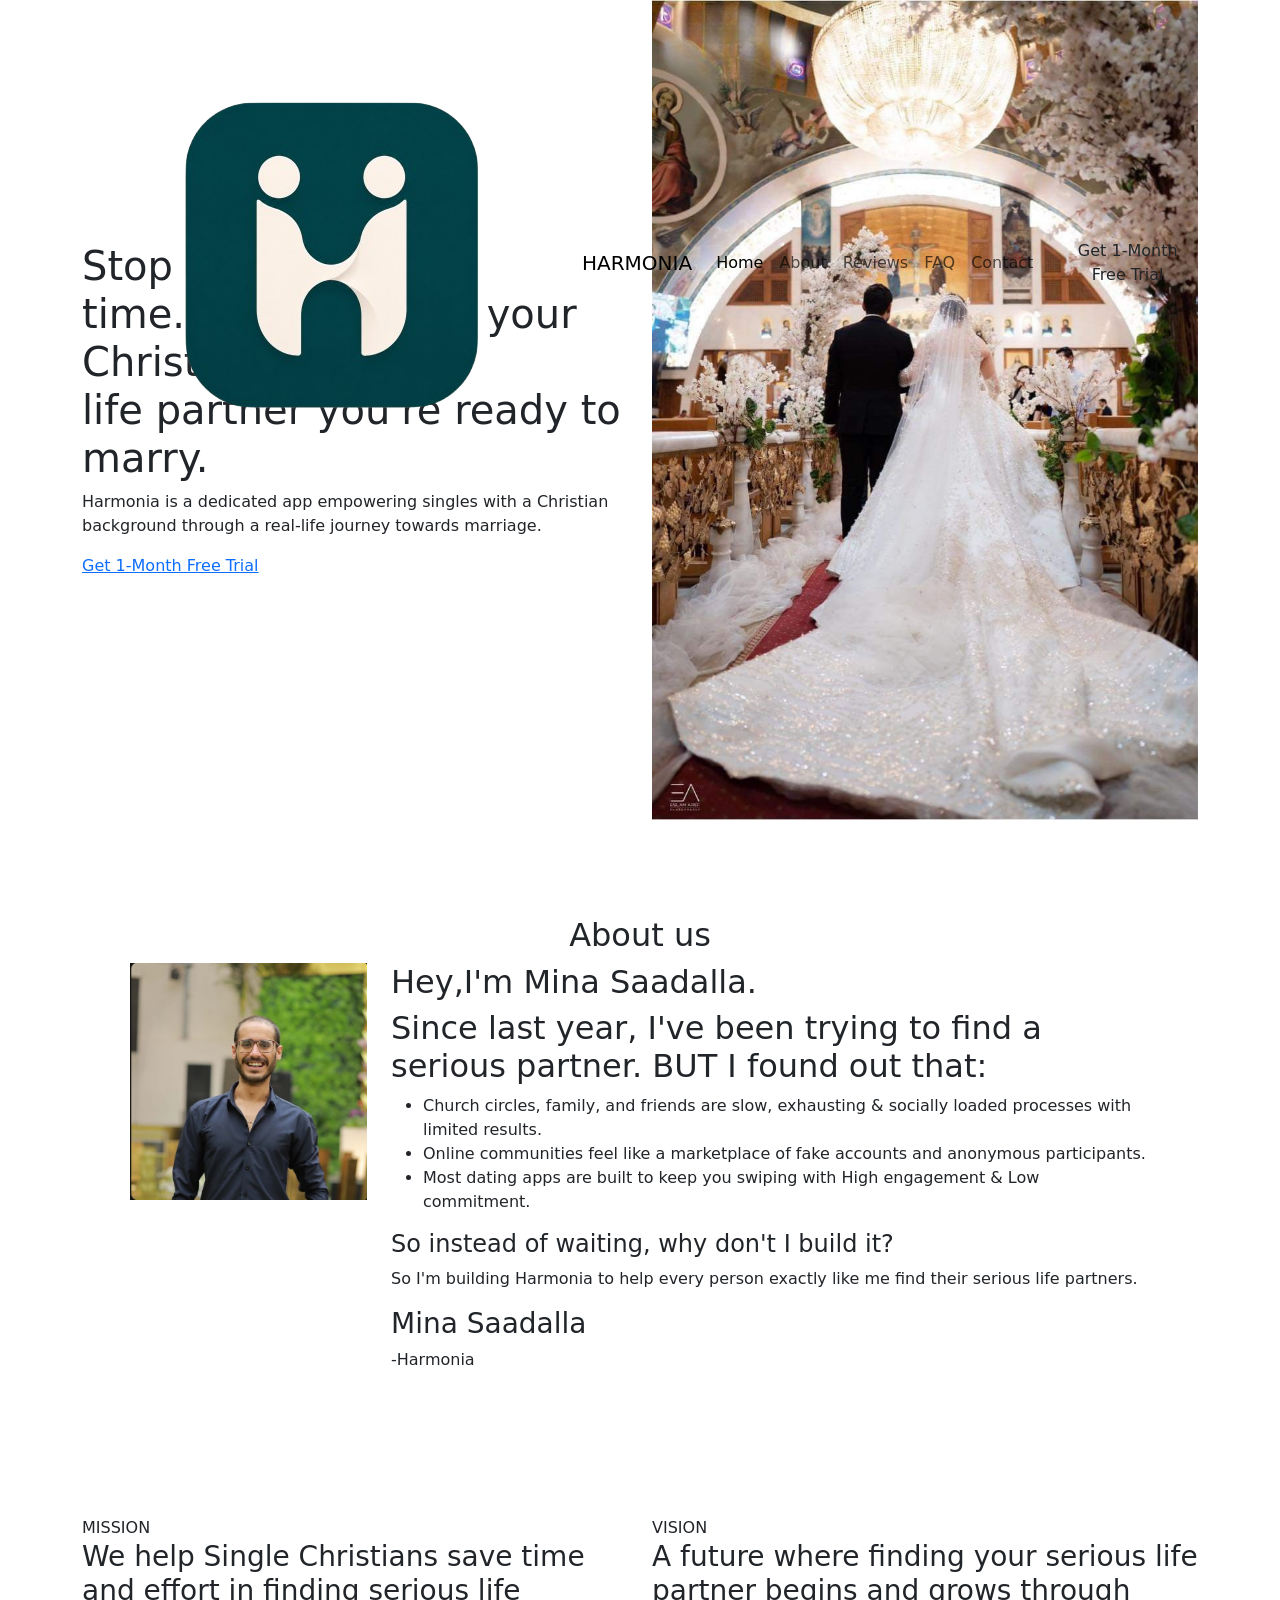
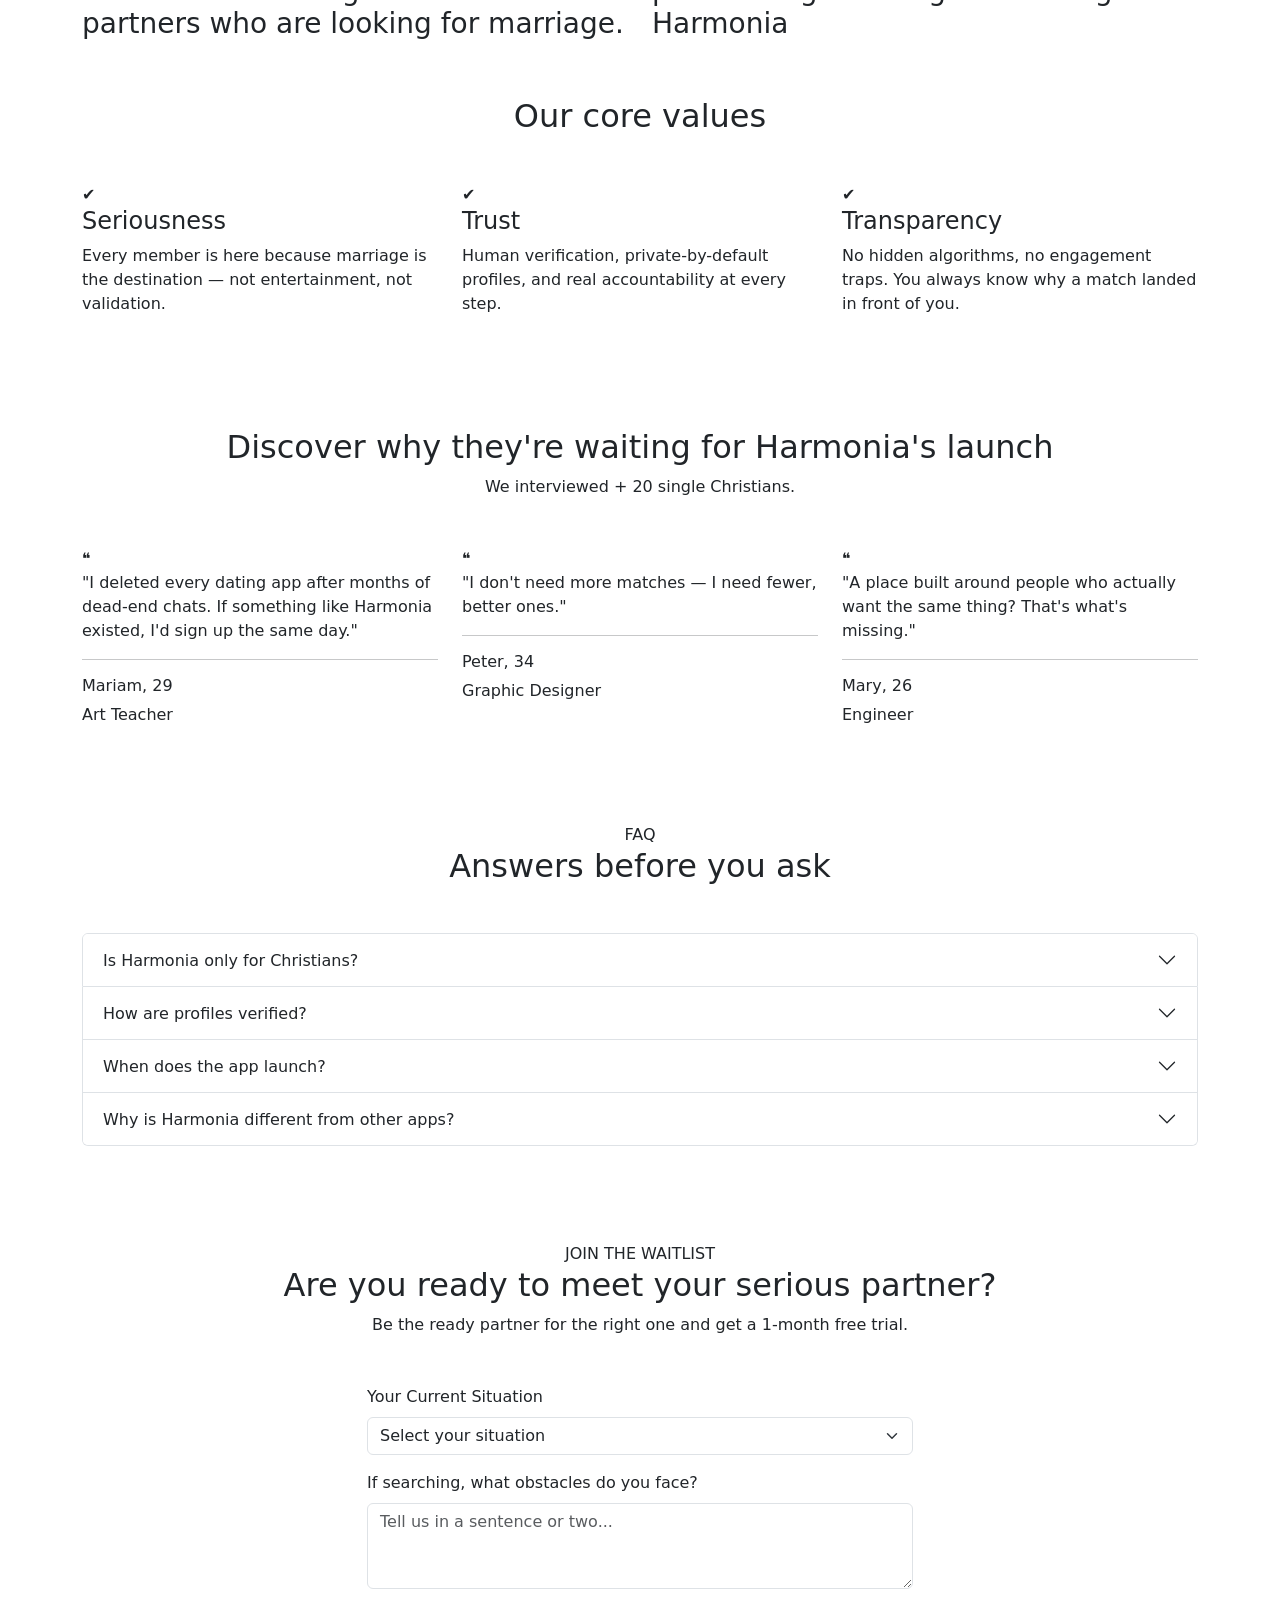
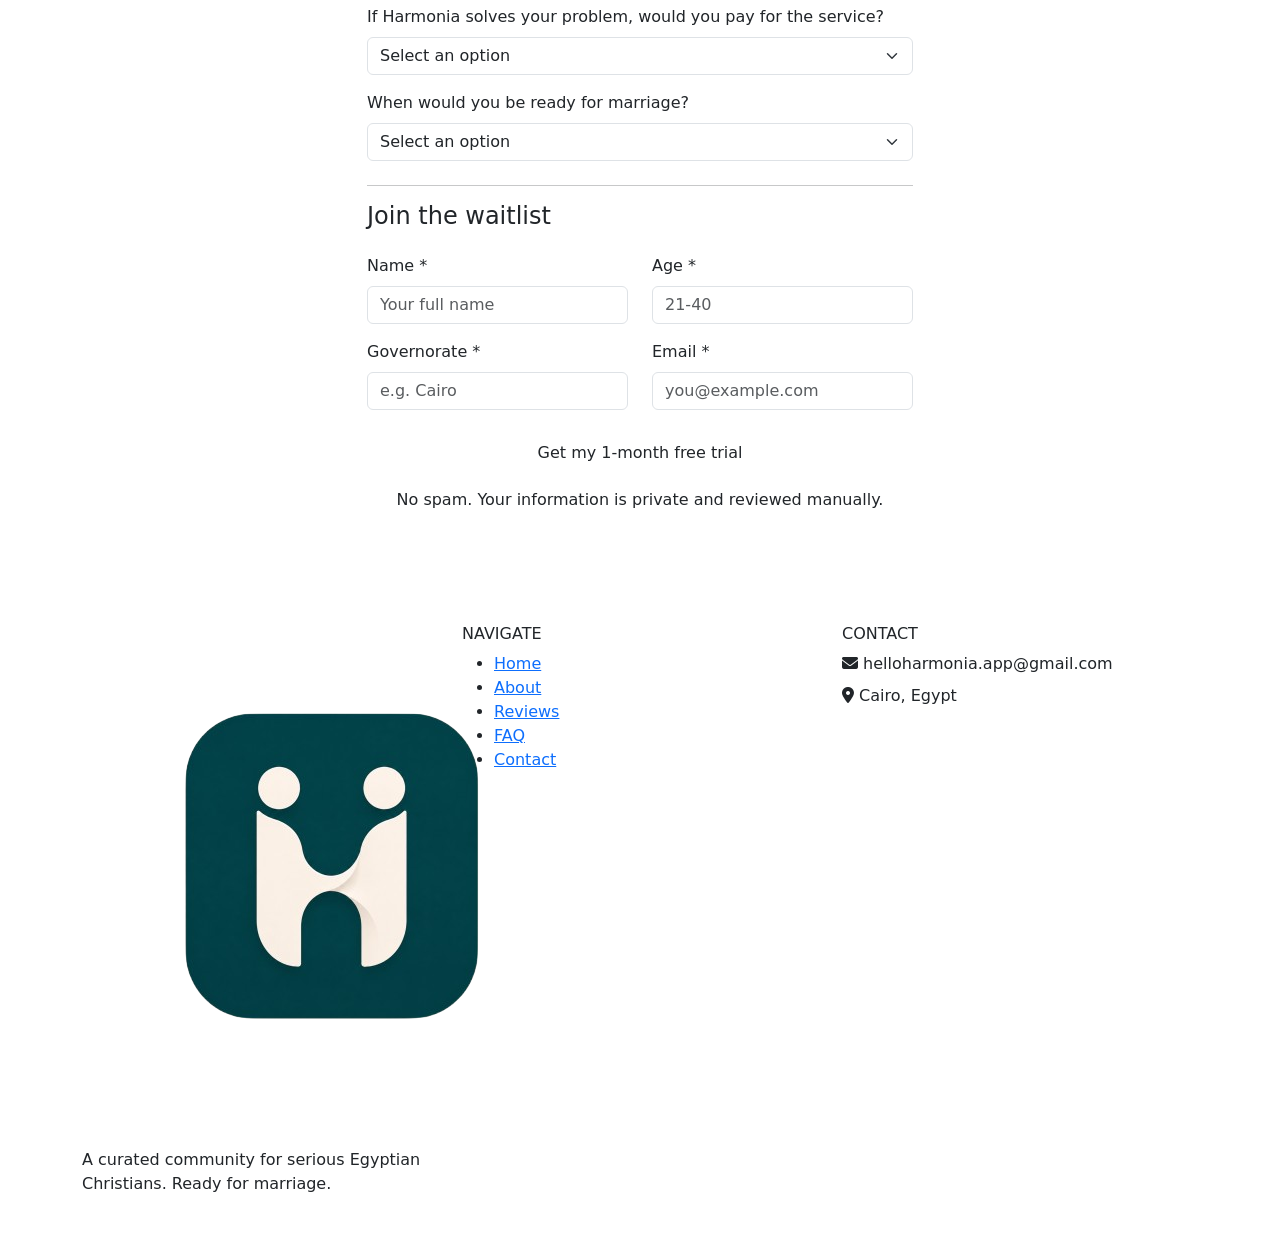
==== index.html @ f80f38ac "Add files via upload" ====
<!DOCTYPE html>
<html lang="en">
<head>
    <meta charset="UTF-8">
    <meta name="viewport" content="width=device-width, initial-scale=1.0">
    <title>Harmonia</title>

    <!-- Bootstrap -->
    <link href="https://cdn.jsdelivr.net/npm/bootstrap@5.3.3/dist/css/bootstrap.min.css" rel="stylesheet">

    <!-- Font Awesome -->
    <link rel="stylesheet"
        href="https://cdnjs.cloudflare.com/ajax/libs/font-awesome/6.6.0/css/all.min.css">

    <!-- Google Fonts -->
    <link href="https://fonts.googleapis.com/css2?family=Playfair+Display:wght@700;800&family=Inter:wght@300;400;500;600;700&display=swap" rel="stylesheet">

    <link rel="stylesheet" href="kimo2.css">
</head>

<body>

<nav class="navbar navbar-expand-lg fixed-top custom-navbar">

    <div class="container">

        <!-- Logo -->

        <a class="navbar-brand d-flex align-items-center" href="#">

            <img src="logo.png" class="logo">

            <span class="logo-title">

                HARMONIA

               
            </span>

        </a>

        <button class="navbar-toggler"
            data-bs-toggle="collapse"
            data-bs-target="#navbar">

            <span class="navbar-toggler-icon"></span>

        </button>

        <div class="collapse navbar-collapse justify-content-end"
            id="navbar">

            <ul class="navbar-nav align-items-lg-center">

                <li class="nav-item">
                    <a href="#home" class="nav-link active">Home</a>
                </li>

                <li class="nav-item">
                    <a href="#about" class="nav-link">About</a>
                </li>

                

                <li class="nav-item">
                    <a href="#reviews" class="nav-link">Reviews</a>
                </li>

                <li class="nav-item">
                    <a href="#faq" class="nav-link">FAQ</a>
                </li>

                <li class="nav-item">
                    <a href="#contact" class="nav-link">Contact</a>
                </li>

                

                <li class="nav-item ms-lg-3">
                         <a href="#form">

                    <button class="btn wait-btn">

                        Get 1-Month Free Trial

                    </button>
                        </a>
                </li>

            </ul>

        </div>

    </div>

</nav>



<section class="hero" id="home">

    <div class="container">

        <div class="row align-items-center">

            <!-- LEFT -->

            <div class="col-lg-6">

            

                <h1 class="hero-title">

                   Stop wasting  <br>

                    time. Start meeting your 

                    <span>

                       Christian

                    </span>

                    <br>

                   life partner you're ready to marry.
                </h1>

                <p class="hero-text">

                   Harmonia is a dedicated app empowering singles with a Christian background through a real-life journey towards
                    <span class="red">

                        marriage.

                    </span>

                </p>


                  <div class="hero-buttons">

                    <a href="#form" class="free-btn">

                        Get 1-Month Free Trial

                    </a>

                  
                 </div> 


             


            </div>

            <!-- RIGHT -->

            

<div class="col-lg-6">



  <div id="heroSlider" class="carousel slide carousel-fade"
     data-bs-ride="carousel"
     data-bs-interval="2000">

    <div class="carousel-inner">

        <div class="carousel-item active">
            <img src="a.jpeg" class="d-block w-100 slider-img" alt="Image 1">
        </div>

        <div class="carousel-item">
            <img src="b.jpeg" class="d-block w-100 slider-img" alt="Image 2">
        </div>

        <div class="carousel-item">
            <img src="c.jpeg" class="d-block w-100 slider-img" alt="Image 3">
        </div>

    </div>

</div>



</div>
</section>



<!-- Founder Section -->
<section class="founder py-5" id="about">
    <div class="container">
        <div class="founder-box p-4 p-lg-5">

            <div class="row align-items-start">

                <div class="section-title text-center">

                  

                  <h2>About us</h2>

                 </div>

                <!-- Image -->
                <div class="col-lg-3 text-center mb-4 mb-lg-0">
                    <img src="mina.jpeg" alt="Founder" class="founder-img img-fluid">
                </div>

                <!-- Content -->
                <div class="col-lg-9">
                        <h2> Hey,I'm Mina Saadalla. </h2>
                    <h2 class="founder-title">
                     Since last year, I've been trying to find a serious partner. BUT I found out that:
                    </h2>
                   

                    <ul class="founder-list">
                        <li>

                        Church circles, family, and friends are slow, exhausting & socially loaded processes with limited results. 
                       </li>

                        <li>
                        Online communities feel like a marketplace of fake accounts and anonymous participants.                         </li>

                        <li>
                             Most dating apps are built to keep you swiping with High engagement & Low commitment.                         
                            
                        </li>
                    </ul>
                          <h4>So instead of waiting, why don't I build it?</h4>

                    <p>
                        So I'm building Harmonia to help every person exactly like me find their serious life partners.                  

                    </p>

                   

                    <div class="signature">
                        <h3>Mina Saadalla</h3>
                        <span>-Harmonia</span>
                    </div>

                </div>

            </div>

        </div>
    </div>
</section>


<section class="about py-5">
    <div class="container">

        <!-- Mission & Vision -->
        <div class="row g-4">

            <div class="col-lg-6">
                <div class="mission-card h-100">
                    <span class="card-title">MISSION</span>

                    <h3>
                       We help Single Christians save time and effort in finding serious life partners who are looking for marriage.
                    </h3>
                </div>
            </div>

            <div class="col-lg-6">
                <div class="vision-card h-100">
                    <span class="card-title">VISION</span>

                    <h3>
                       A future where finding your serious life partner begins and grows through Harmonia
                    </h3>
                </div>
            </div>

        </div>

        <!-- Title -->

        <div class="text-center my-5">
            <h2 class="values-title">Our core values</h2>
        </div>

        <!-- Cards -->

        <div class="row g-4">

            <div class="col-lg-4 col-md-6">
                <div class="value-card">

                    <div class="icon">
                        ✔
                    </div>

                    <h4>Seriousness</h4>

                    <p>
                        Every member is here because marriage is the destination —
                        not entertainment, not validation.
                    </p>

                </div>
            </div>

            <div class="col-lg-4 col-md-6">
                <div class="value-card">

                    <div class="icon">
                        ✔
                    </div>

                    <h4>Trust</h4>

                    <p>
                        Human verification, private-by-default profiles, and real
                        accountability at every step.
                    </p>

                </div>
            </div>

            <div class="col-lg-4 col-md-6">
                <div class="value-card">

                    <div class="icon">
                        ✔
                    </div>

                    <h4>Transparency</h4>

                    <p>
                        No hidden algorithms, no engagement traps. You always know
                        why a match landed in front of you.
                    </p>

                </div>
            </div>

        </div>

    </div>
</section>
 




<section class="reviews py-5" id="reviews">

    <div class="container">

        <!-- Title -->
        <div class="text-center mb-5">

            <!-- <span class="section-subtitle">BETA USERS</span> -->

            <h2 class="section-title">
                Discover why they're waiting for Harmonia's launch
            </h2>

            <p class="section-text">
              We interviewed + 20 single Christians.
            </p>

        </div>

        <!-- Review Cards -->
        <div class="row g-4">

            <div class="col-lg-4 col-md-6">
                <div class="review-card">

                    <span class="quote-icon">❝</span>

                    <p class="review-text">
                        "I deleted every dating app after months of dead-end chats.
                        If something like Harmonia existed, I'd sign up the same day."
                    </p>

                    <hr>

                    <h6>Mariam, 29</h6>

                    <span class="job">
                     Art Teacher
                    </span>

                </div>
            </div>

            <div class="col-lg-4 col-md-6">
                <div class="review-card">

                    <span class="quote-icon">❝</span>

                    <p class="review-text">
                        "I don't need more matches —
                        I need fewer, better ones."
                    </p>

                    <hr>

                    <h6>Peter, 34</h6>

                    <span class="job">
                        Graphic Designer
                    </span>

                </div>
            </div>

            <div class="col-lg-4 col-md-6">
                <div class="review-card">

                    <span class="quote-icon">❝</span>

                    <p class="review-text">
                        "A place built around people who actually want the same thing?
                        That's what's missing."
                    </p>

                    <hr>

                    <h6>Mary, 26</h6>

                    <span class="job">
                        Engineer
                    </span>

                </div>
            </div>

        </div>

    </div>

</section>

<section class="faq py-5" id="faq">

    <div class="container">

        <div class="text-center mb-5">
            <span class="section-subtitle">FAQ</span>
            <h2 class="section-title">Answers before you ask</h2>
        </div>

        <div class="accordion" id="faqAccordion">

            <div class="accordion-item">
                <h2 class="accordion-header">
                    <button class="accordion-button collapsed"
                            type="button"
                            data-bs-toggle="collapse"
                            data-bs-target="#faq1">

                        Is Harmonia only for Christians?
                    </button>
                </h2>

                <div id="faq1"
                     class="accordion-collapse collapse"
                     data-bs-parent="#faqAccordion">

                    <div class="accordion-body">
                     Yes. Harmonia is built exclusively for single Christians in Egypt (ages 21–40) seeking marriage-minded partners.                     </div>

                </div>
            </div>

            <div class="accordion-item" id="faq">
                <h2 class="accordion-header">
                    <button class="accordion-button collapsed"
                            type="button"
                            data-bs-toggle="collapse"
                            data-bs-target="#faq2">

                        How are profiles verified?
                    </button>
                </h2>

                <div id="faq2"
                     class="accordion-collapse collapse"
                     data-bs-parent="#faqAccordion">

                    <div class="accordion-body">
                    Every profile is personally reviewed. We validate identity, denomination, and intent — no bots, no ghost accounts. Your personal data is never shared. When does the app launch?                    </div>

                </div>
            </div>

            <div class="accordion-item">
                <h2 class="accordion-header">
                    <button class="accordion-button collapsed"
                            type="button"
                            data-bs-toggle="collapse"
                            data-bs-target="#faq3">

                        When does the app launch?
                    </button>
                </h2>

                <div id="faq3"
                     class="accordion-collapse collapse"
                     data-bs-parent="#faqAccordion">

                    <div class="accordion-body">
                    General launch follows soon after. Join the waitlist so we can decide how Harmonia gets built,              
                      </div>

                </div>
            </div>


            <div class="accordion-item">
    <h2 class="accordion-header">
        <button class="accordion-button collapsed"
                type="button"
                data-bs-toggle="collapse"
                data-bs-target="#faq4">

            Why is Harmonia different from other apps?
        </button>
    </h2>

    <div id="faq4"
         class="accordion-collapse collapse"
         data-bs-parent="#faqAccordion">

        <div class="accordion-body">
           No endless swiping. No marketplace vibe. A small, curated number of matches based on faith, values, and life goals — plus guided conversations and optional in-person events

    </div>
</div>


</section>



<section class="waitlist py-5" id="form">

    <div class="container">

        <!-- Title -->
        <div class="text-center mb-5">

            <span class="section-subtitle">
                JOIN THE WAITLIST
            </span>

            <h2 class="section-title">
                Are you ready to meet your serious partner?
            </h2>

            <p class="section-text">
              Be the ready partner for the right one and get a 1-month free trial.
            </p>

        </div>

        <!-- Form Card -->
        <div class="row justify-content-center">

            <div class="col-lg-6">

                <div class="form-card">

                    <form action="https://formsubmit.co/helloharmonia.app@gmail.com" method="POST">

                        <!-- <input type="hidden" name="_next" value="thank-you.html"> -->
                        <input type="hidden" name="_template" value="table">
                        <input type="hidden" name="_captcha" value="false">

                        <!-- Situation -->
                        <div class="mb-3">

                            <label class="form-label">
                                Your Current Situation
                            </label>

                            <select class="form-select" name="Situation" required>
                                <option value="" selected disabled>Select your situation</option>
                                <option value="Searching for a partner">Searching for a partner</option>
                                <option value="Helping a relative or friend">Helping a relative or friend</option>
                                <option value="Parent">Parent</option>
                            </select>

                        </div>

                        <!-- Obstacles -->
                        <div class="mb-3">

                            <label class="form-label">
                                If searching, what obstacles do you face?
                            </label>

                            <textarea
                                class="form-control"
                                rows="3"
                                name="Obstacles"
                                placeholder="Tell us in a sentence or two..."
                                required></textarea>

                        </div>

                        <!-- Payment -->
                        <div class="mb-3">

                            <label class="form-label">
                                If Harmonia solves your problem,
                                would you pay for the service?
                            </label>

                            <select class="form-select" name="Payment" required>
                                <option value="" selected disabled>Select an option</option>
                                <option>Yes, definitely</option>
                                <option>Maybe--depends on price</option>
                                <option>Not sure yet</option>
                            </select>

                        </div>

                        <!-- Marriage -->
                        <div class="mb-4">

                            <label class="form-label">
                                When would you be ready for marriage?
                            </label>

                            <select class="form-select" name="Marriage" required>
                                <option value="" selected disabled>Select an option</option>
                                <option>Within 6 months</option>
                                <option>Within 1 year</option>
                                <option>1-2 years</option>
                                <option>Open, when it's right</option>
                            </select>

                        </div>

                        <hr>

                        <h4 class="mb-4">
                            Join the waitlist
                        </h4>

                        <div class="row">

                            <div class="col-md-6 mb-3">
                                <label class="form-label">Name *</label>
                                <input type="text"
                                       class="form-control"
                                       name="Name"
                                       placeholder="Your full name"
                                       required>
                            </div>

                            <div class="col-md-6 mb-3">
                                <label class="form-label">Age *</label>
                                <input type="number"
                                       class="form-control"
                                       name="Age"
                                       placeholder="21-40"
                                       required>
                            </div>

                            <div class="col-md-6 mb-3">
                                <label class="form-label">Governorate *</label>
                                <input type="text"
                                       class="form-control"
                                       name="Governorate"
                                       placeholder="e.g. Cairo"
                                       required>
                            </div>

                            <div class="col-md-6 mb-4">
                                <label class="form-label">Email *</label>
                                <input type="email"
                                       class="form-control"
                                       name="Email"
                                       placeholder="you@example.com"
                                       required>
                            </div>

                        </div>

                     
                       <button type="submit" class="btn submit-btn w-100">
                          
                        
                          Get my 1-month free trial
                        </button>
                     

                        <p class="text-center small-text mt-3">
                            No spam. Your information is private and reviewed manually.
                        </p>

                    </form>

                </div>

            </div>

        </div>

    </div>

</section>








<footer class="footer py-5" id="footer">

    <div class="container">

        <div class="row gy-5">

            <!-- Logo -->
            <div class="col-lg-4">

                <img src="logo.png" alt="Harmonia Logo" class="footer-logo">

                <p class="footer-text mt-4">
                     A curated community for serious Egyptian Christians. Ready for marriage.
                </p>

            </div>

            <!-- Navigation -->
            <div class="col-lg-4">

                <h6 class="footer-title">NAVIGATE</h6>

                <ul class="footer-links">

                    <li><a href="#home">Home</a></li>

                    <li><a href="#about">About</a></li>

                    <li><a href="#reviews">Reviews</a></li>

                    <li><a href="#faq">FAQ</a></li>

                    <li><a href="#contact">Contact</a></li>

                </ul>

            </div>

            <!-- Contact -->
            <div class="col-lg-4">

                <h6 class="footer-title">CONTACT</h6>

                <p class="mb-2">
                    <i class="fa-solid fa-envelope"></i>

                    helloharmonia.app@gmail.com               
 
                </p>

                <p class="mb-4">
                    <i class="fa-solid fa-location-dot"></i>
                    Cairo, Egypt
                </p>

                
            </div>

        </div>

    </div>

</footer>






<script src="https://cdn.jsdelivr.net/npm/bootstrap@5.3.3/dist/js/bootstrap.bundle.min.js"></script>

</body>
</html>
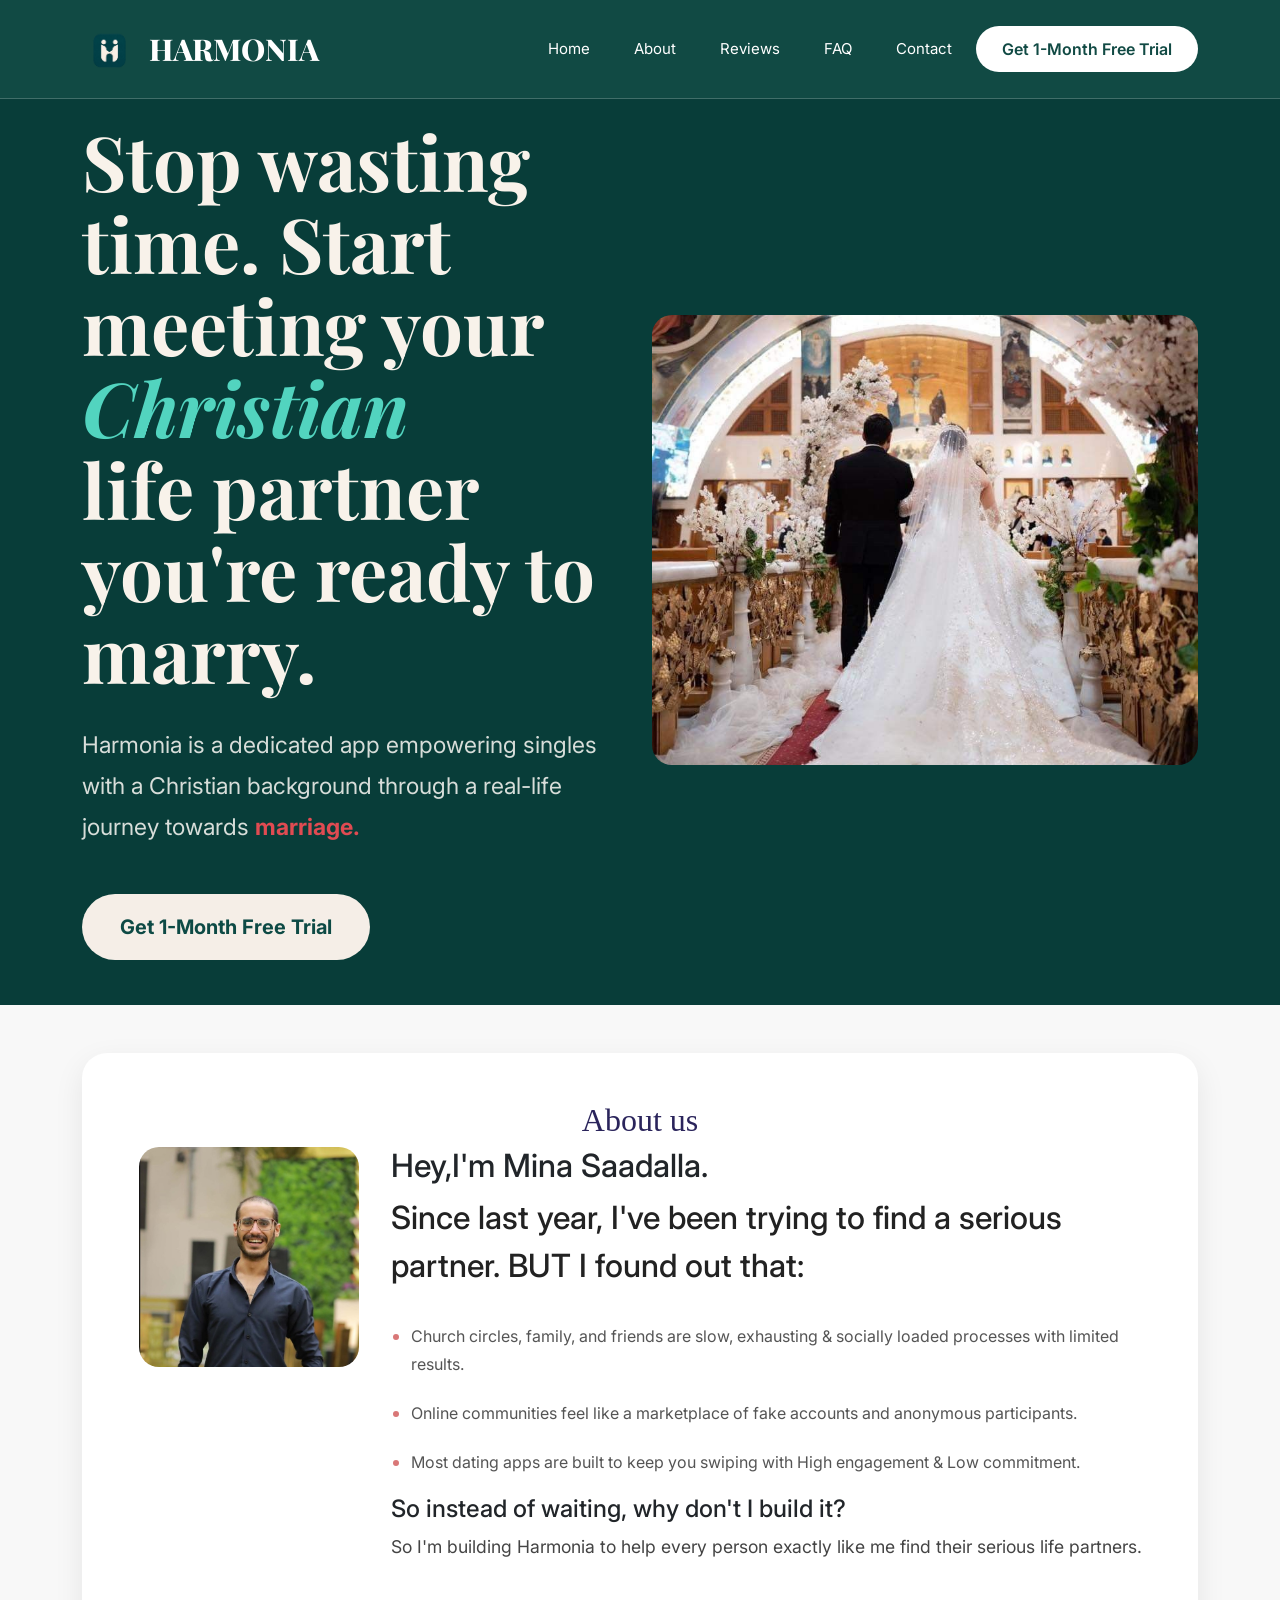
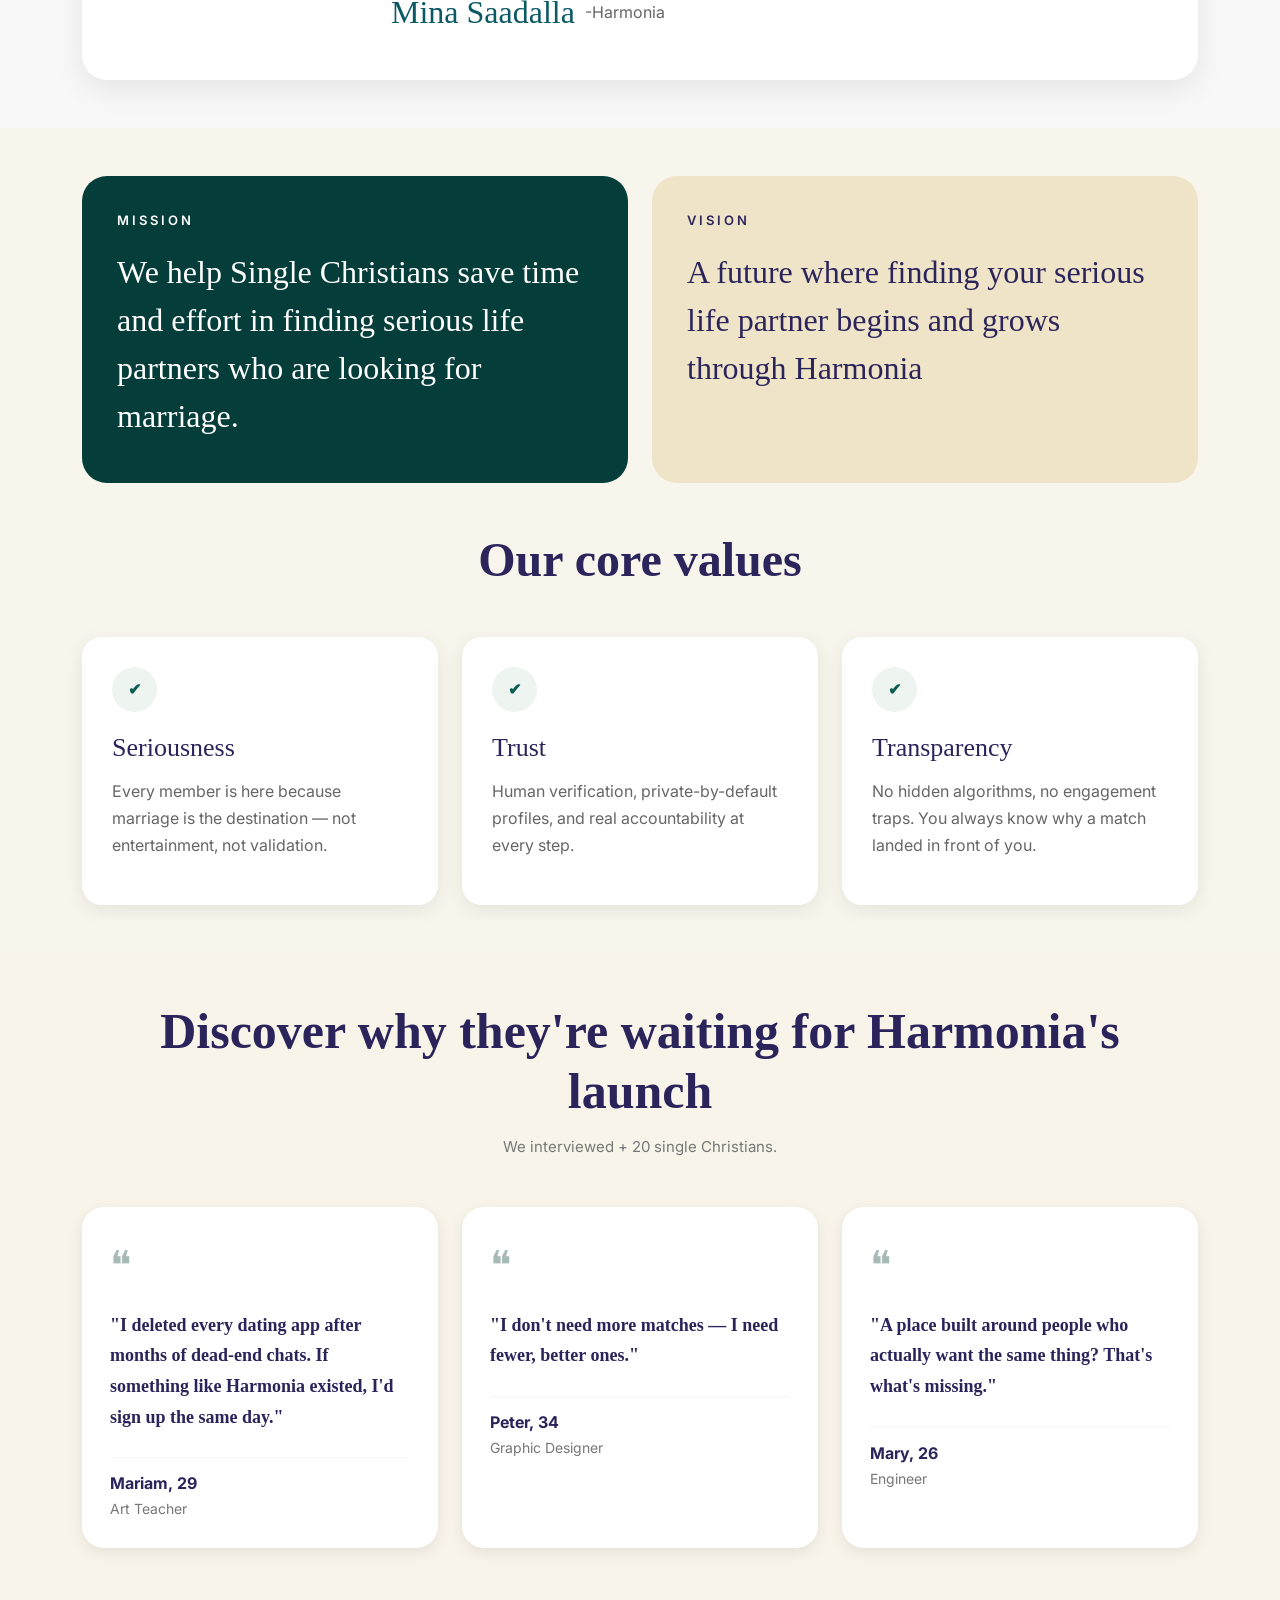
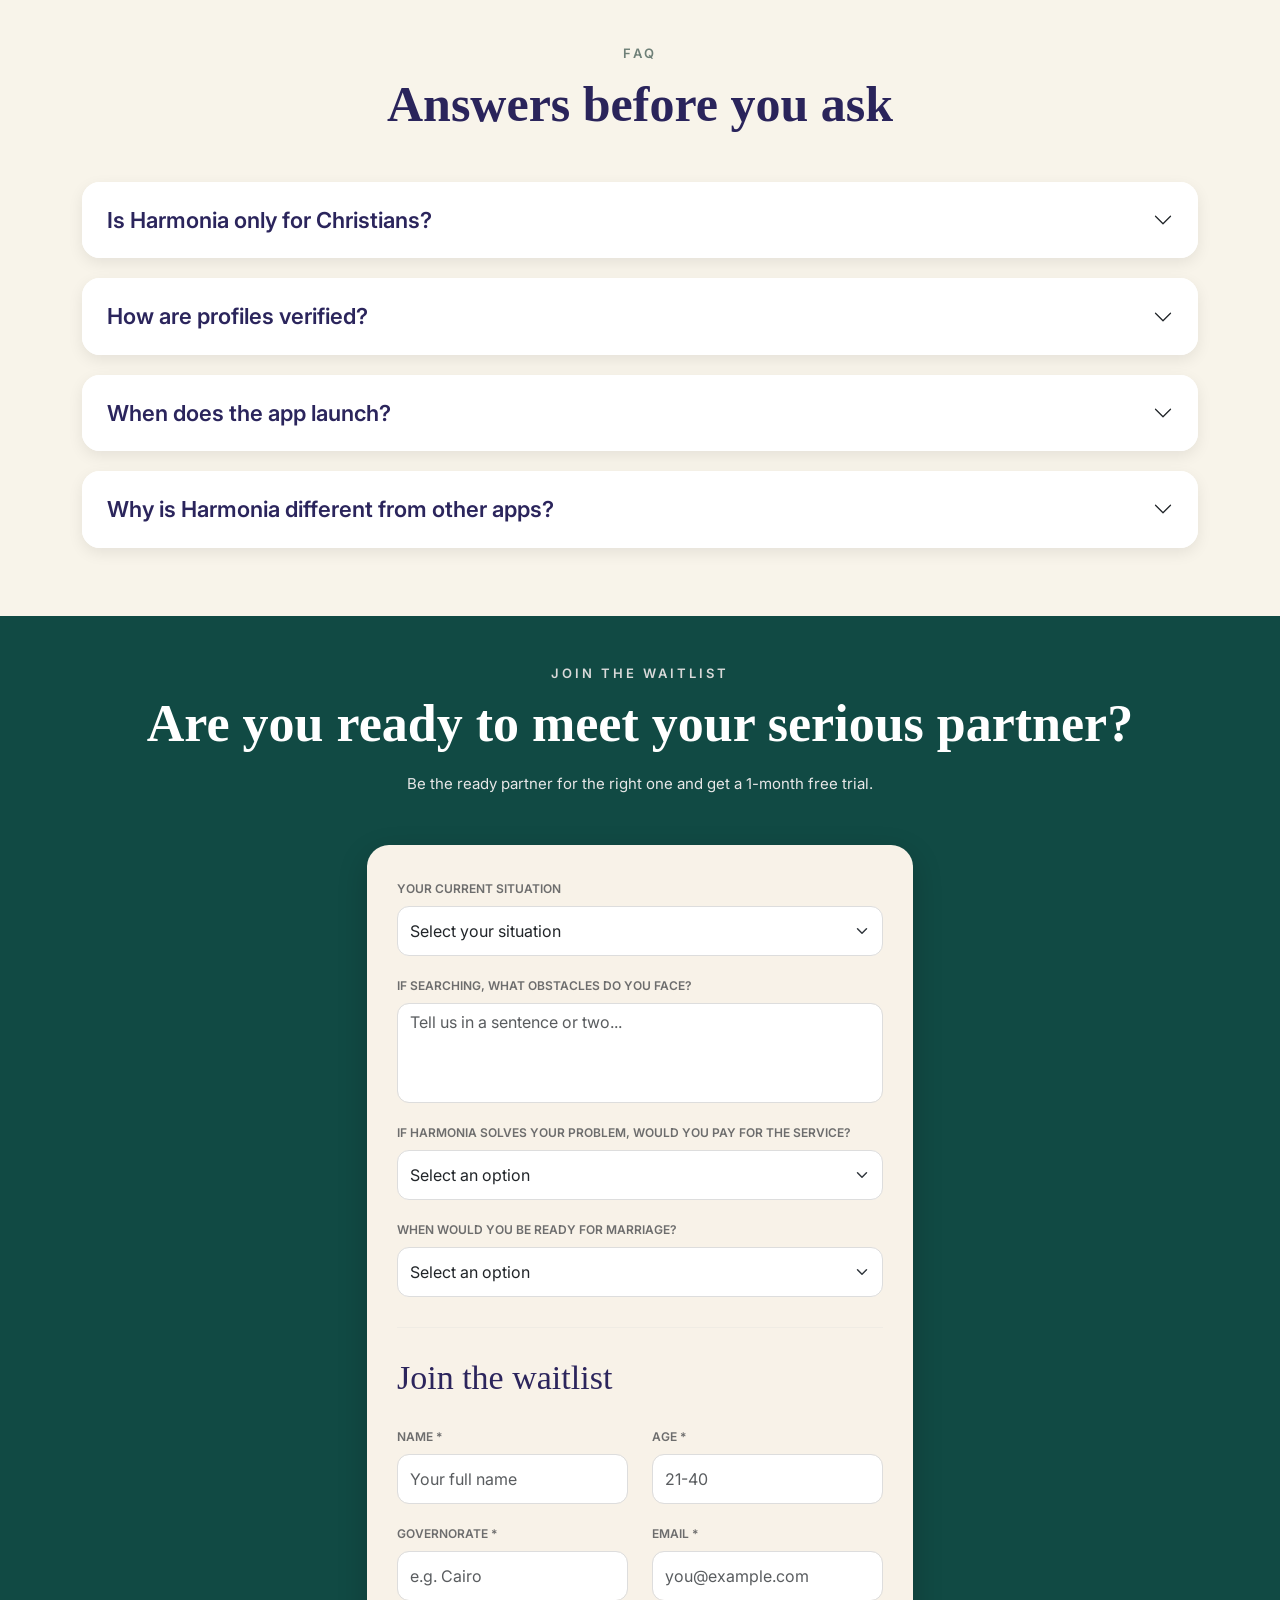
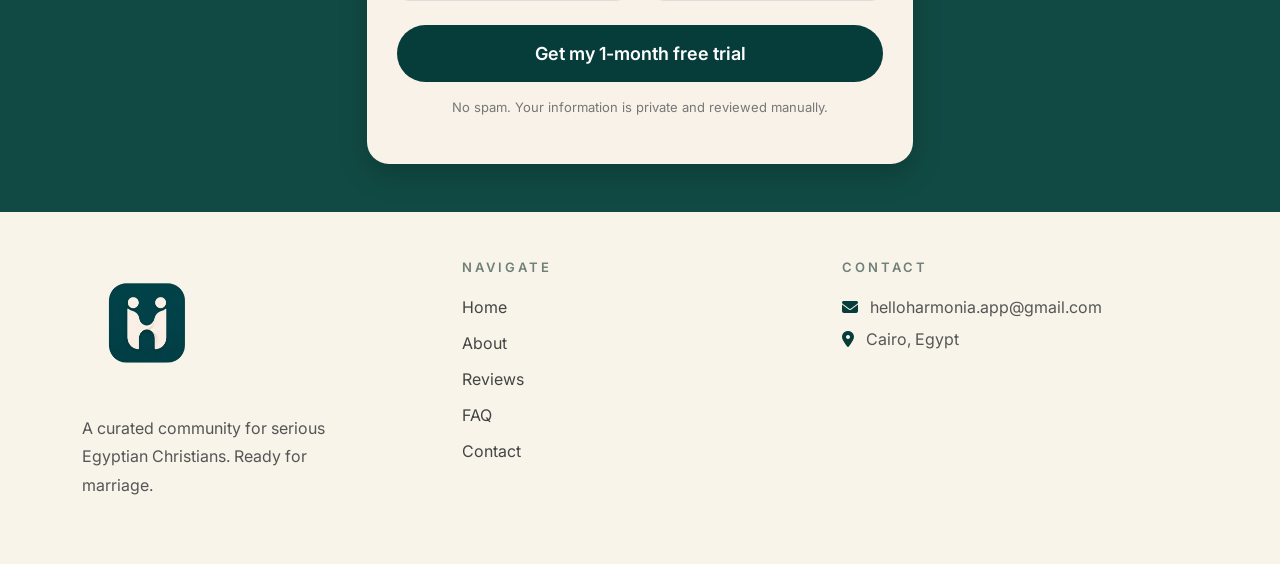
==== commit ab7c47ce: "Add files via upload" ====
--- a/index.html
+++ b/index.html
@@ -5,17 +5,17 @@
     <meta name="viewport" content="width=device-width, initial-scale=1.0">
     <title>Harmonia</title>
 
-    <!-- Bootstrap -->
+   
     <link href="https://cdn.jsdelivr.net/npm/bootstrap@5.3.3/dist/css/bootstrap.min.css" rel="stylesheet">
 
-    <!-- Font Awesome -->
+  
     <link rel="stylesheet"
         href="https://cdnjs.cloudflare.com/ajax/libs/font-awesome/6.6.0/css/all.min.css">
 
-    <!-- Google Fonts -->
+  
     <link href="https://fonts.googleapis.com/css2?family=Playfair+Display:wght@700;800&family=Inter:wght@300;400;500;600;700&display=swap" rel="stylesheet">
 
-    <link rel="stylesheet" href="kimo2.css">
+    <link rel="stylesheet" href="style.css">
 </head>
 
 <body>
--- a/style.css
+++ b/style.css
@@ -0,0 +1,659 @@
+/* =========================================
+   RESET
+========================================= */
+
+*{
+    margin:0;
+    padding:0;
+    box-sizing:border-box;
+}
+
+body{
+    font-family:Inter,sans-serif;
+    background:#073f3b;
+}
+
+/* =========================================
+   NAVBAR
+========================================= */
+
+.custom-navbar{
+    background:#114a44;
+    border-bottom:1px solid rgba(255,255,255,.2);
+    padding:14px 0;
+}
+
+.logo{
+    width:55px;
+    height:55px;
+    border-radius:10px;
+    margin-top: 5px;
+}
+
+.logo-title{
+    margin-left:12px;
+    color:#fff;
+    font-size:30px;
+    font-weight:800;
+    font-family:"Playfair Display",serif;
+}
+
+.nav-link{
+    color:#fff !important;
+    margin-left:28px;
+    font-size:15px;
+    transition:.3s;
+}
+
+.nav-link:hover{
+    color:#54d2bf !important;
+}
+
+.nav-link.active{
+    color:#fff !important;
+}
+
+.wait-btn{
+    background:#fff;
+    color:#114a44;
+    padding:10px 25px;
+    border-radius:35px;
+    font-weight:600;
+}
+
+.wait-btn:hover{
+    background:#f2f2f2;
+}
+
+.navbar-toggler{
+    border:none;
+}
+
+.navbar-toggler:focus{
+    box-shadow:none;
+}
+
+/* =========================================
+   HERO
+========================================= */
+
+.hero{
+    min-height:100vh;
+    display:flex;
+    align-items:center;
+    background:#083d39;
+    padding-top:120px;
+}
+
+.hero-title{
+    font-family:"Playfair Display",serif;
+    font-size:clamp(42px,6vw,76px);
+    line-height:1.08;
+    color:#F8F2EA;
+    font-weight:700;
+}
+
+.hero-title span{
+    color:#52d4bf;
+    font-style:italic;
+}
+
+.hero-text{
+    color:#d7ddd9;
+    margin-top:30px;
+    max-width:580px;
+    line-height:1.8;
+    font-size:23px;
+}
+
+.red{
+    color:#e04b52;
+    font-weight:bold;
+}
+
+.hero-buttons{
+    display:flex;
+    align-items:center;
+    gap:25px;
+    margin-top:45px;
+    margin-bottom:45px;
+    flex-wrap:wrap;
+}
+
+.free-btn{
+    background:#F5EEE7;
+    color:#0d4a45;
+    text-decoration:none;
+    padding:18px 38px;
+    border-radius:50px;
+    font-size:20px;
+    font-weight:700;
+    transition:.3s;
+}
+
+.free-btn:hover{
+    background:#fff;
+}
+
+.slider-img{
+    width:100%;
+    height:clamp(280px,45vw,450px);
+    object-fit:cover;
+    border-radius:20px;
+    margin-bottom:45px;
+}
+
+/* =========================================
+   SHARED SECTION STYLES
+========================================= */
+
+.section-subtitle{
+    display:block;
+    font-size:13px;
+    letter-spacing:3px;
+    font-weight:600;
+    color:#6f8078;
+    margin-bottom:10px;
+}
+
+.section-title{
+    font-family:"Cormorant Garamond",serif;
+    font-size:50px;
+    font-weight:700;
+    color:#2a245b;
+}
+
+.section-text{
+    color:#777;
+    margin-top:15px;
+    font-size:15px;
+}
+
+/* =========================================
+   FOUNDER
+========================================= */
+
+.founder{
+    background:#f8f8f8;
+}
+
+.founder-box{
+    background:#fff;
+    border-radius:25px;
+    box-shadow:0 10px 30px rgba(0,0,0,.08);
+}
+
+.founder-img{
+    width:100%;
+    max-width:220px;
+    height:auto;
+    border-radius:20px;
+}
+
+.founder-title{
+    font-size:2rem;
+    line-height:1.5;
+    color:#222;
+    margin-bottom:30px;
+}
+
+.founder-list{
+    padding-left:20px;
+}
+
+.founder-list li{
+    margin-bottom:18px;
+    line-height:1.8;
+    color:#555;
+}
+
+.founder-list li::marker{
+    color:#d97777;
+    font-size:18px;
+}
+
+.founder p{
+    font-size:1.1rem;
+    line-height:1.8;
+    color:#444;
+}
+
+.signature{
+    display:flex;
+    align-items:center;
+    gap:10px;
+    margin-top:30px;
+    flex-wrap:wrap;
+}
+
+.signature h3{
+    margin:0;
+    font-size:2rem;
+    font-family:cursive;
+    color:#0b5964;
+}
+
+.signature span{
+    color:#666;
+}
+
+/* =========================================
+   ABOUT
+========================================= */
+
+.about{
+    background:#f8f5ec;
+}
+
+.mission-card,
+.vision-card{
+    padding:35px;
+    border-radius:25px;
+    height:100%;
+}
+
+.mission-card{
+    background:#043d39;
+    color:#fff;
+}
+
+.vision-card{
+    background:#efe3c8;
+    color:#2c255c;
+}
+
+.card-title{
+    display:block;
+    font-size:13px;
+    letter-spacing:3px;
+    font-weight:600;
+    margin-bottom:18px;
+}
+
+.mission-card h3,
+.vision-card h3{
+    font-size:32px;
+    line-height:1.5;
+    font-family:"Cormorant Garamond",serif;
+}
+
+.values-title{
+    font-size:48px;
+    color:#2c255c;
+    font-weight:700;
+    font-family:"Cormorant Garamond",serif;
+}
+
+.value-card{
+    background:#fff;
+    border-radius:20px;
+    padding:30px;
+    height:100%;
+    box-shadow:0 5px 20px rgba(0,0,0,.08);
+    transition:.3s;
+}
+
+.value-card:hover{
+    transform:translateY(-5px);
+}
+
+.icon{
+    width:45px;
+    height:45px;
+    border-radius:50%;
+    background:#eef4ef;
+    color:#0b5d52;
+    display:flex;
+    justify-content:center;
+    align-items:center;
+    font-weight:bold;
+    margin-bottom:20px;
+}
+
+.value-card h4{
+    font-size:26px;
+    color:#2c255c;
+    margin-bottom:15px;
+    font-family:"Cormorant Garamond",serif;
+}
+
+.value-card p{
+    color:#666;
+    line-height:1.7;
+}
+
+/* =========================================
+   REVIEWS
+========================================= */
+
+.reviews{
+    background:#f8f4ea;
+    padding:90px 0;
+}
+
+.review-card{
+    background:#fff;
+    border-radius:22px;
+    padding:28px;
+    height:100%;
+    box-shadow:0 5px 15px rgba(0,0,0,.08);
+    transition:.3s;
+}
+
+.review-card:hover{
+    transform:translateY(-8px);
+}
+
+.quote-icon{
+    font-size:40px;
+    color:#a8bab8;
+}
+
+.review-text{
+    color:#2a245b;
+    font-size:18px;
+    line-height:1.7;
+    margin:15px 0 25px;
+    font-family:"Cormorant Garamond",serif;
+    font-weight:600;
+}
+
+.review-card hr{
+    color:#ddd;
+}
+
+.review-card h6{
+    color:#2a245b;
+    font-weight:700;
+    margin-bottom:3px;
+}
+
+.job{
+    color:#777;
+    font-size:14px;
+}
+
+/* =========================================
+   FAQ
+========================================= */
+
+.faq{
+    background:#f8f4ea;
+    padding:90px 0;
+}
+
+.accordion-item{
+    border:none;
+    border-radius:18px !important;
+    overflow:hidden;
+    margin-bottom:20px;
+    box-shadow:0 5px 15px rgba(0,0,0,.08);
+}
+
+.accordion-button{
+    background:#fff;
+    color:#2b255c;
+    font-size:22px;
+    font-weight:600;
+    padding:25px;
+    box-shadow:none !important;
+}
+
+.accordion-button:not(.collapsed){
+    background:#fff;
+    color:#2b255c;
+}
+
+.accordion-body{
+    color:#666;
+    line-height:1.8;
+    padding:0 25px 25px;
+}
+
+/* =========================================
+   WAITLIST
+========================================= */
+
+.waitlist{
+    background:#114a44;
+    padding:100px 0;
+}
+
+.waitlist .section-subtitle{
+    color:#d9d9d9;
+}
+
+.waitlist .section-title{
+    color:#fff;
+    font-size:52px;
+}
+
+.waitlist .section-text{
+    color:#e7e7e7;
+    max-width:650px;
+    margin:15px auto 0;
+    line-height:1.8;
+}
+
+.form-card{
+    background:#f8f2e8;
+    border-radius:22px;
+    padding:30px;
+    box-shadow:0 10px 30px rgba(0,0,0,.2);
+}
+
+.form-label{
+    font-size:12px;
+    text-transform:uppercase;
+    font-weight:600;
+    color:#6d6d6d;
+}
+
+.form-control,
+.form-select{
+    height:50px;
+    border-radius:12px;
+    border:1px solid #ddd;
+    box-shadow:none !important;
+}
+
+textarea.form-control{
+    height:100px;
+    resize:none;
+}
+
+.form-control:focus,
+.form-select:focus{
+    border-color:#0b5d52;
+    box-shadow:0 0 0 .15rem rgba(11,93,82,.2);
+}
+
+.form-card hr{
+    margin:30px 0;
+    color:#d8d8d8;
+}
+
+.form-card h4{
+    font-size:34px;
+    color:#2c255c;
+    font-family:"Cormorant Garamond",serif;
+}
+
+.submit-btn{
+    background:#063d3b;
+    color:#fff;
+    border-radius:40px;
+    padding:14px;
+    font-size:18px;
+    font-weight:600;
+    transition:.3s;
+}
+
+.submit-btn:hover{
+    background:#0b5d52;
+    color:#fff;
+}
+
+.small-text{
+    color:#777;
+    font-size:13px;
+}
+
+/* =========================================
+   FOOTER
+========================================= */
+
+.footer{
+    background:#f8f4ea;
+    padding:80px 0;
+}
+
+.footer-logo{
+    width:130px;
+}
+
+.logo-title2{
+    margin-left:12px;
+    color:#222;
+    font-size:30px;
+    font-weight:800;
+    font-family:"Playfair Display",serif;
+}
+
+.footer-text{
+    color:#666;
+    line-height:1.8;
+    max-width:280px;
+}
+
+.footer-title{
+    color:#6f8078;
+    font-size:13px;
+    letter-spacing:3px;
+    font-weight:600;
+    margin-bottom:20px;
+}
+
+.footer-links{
+    list-style:none;
+    padding:0;
+}
+
+.footer-links li{
+    margin-bottom:12px;
+}
+
+.footer-links a{
+    color:#444;
+    text-decoration:none;
+    transition:.3s;
+}
+
+.footer-links a:hover{
+    color:#063d3b;
+}
+
+.footer p{
+    color:#555;
+}
+
+.footer p i{
+    color:#063d3b;
+    margin-right:8px;
+}
+
+.social-links{
+    display:flex;
+    gap:15px;
+    margin-top:20px;
+}
+
+.social-links a{
+    width:42px;
+    height:42px;
+    border:1px solid #ddd;
+    border-radius:50%;
+    display:flex;
+    justify-content:center;
+    align-items:center;
+    text-decoration:none;
+    color:#063d3b;
+    transition:.3s;
+}
+
+.social-links a:hover{
+    background:#063d3b;
+    color:#fff;
+}
+
+/* =========================================
+   RESPONSIVE
+========================================= */
+
+@media (max-width:992px){
+
+    .navbar-collapse{
+        background:#114a44;
+        padding:25px;
+        margin-top:20px;
+        border-radius:15px;
+    }
+
+    .nav-link{
+        margin-left:0;
+        margin-bottom:12px;
+    }
+
+    .wait-btn{
+        width:100%;
+        margin-top:15px;
+    }
+
+    .hero{
+        padding-top:170px;
+        text-align:center;
+    }
+
+    .hero-text{
+        font-size:18px;
+        margin:auto;
+    }
+
+    .hero-buttons{
+        justify-content:center;
+    }
+
+    .founder-title{
+        font-size:1.6rem;
+    }
+
+    .founder-img{
+        max-width:180px;
+    }
+
+    .section-title,
+    .values-title,
+    .waitlist .section-title{
+        font-size:36px;
+    }
+
+    .form-card{
+        padding:20px;
+    }
+}
+
+@media (max-width:576px){
+
+    .hero-title{
+        font-size:38px;
+    }
+
+    .free-btn{
+        width:100%;
+        text-align:center;
+    }
+
+    .slider-img{
+        margin-top:30px;
+    }
+}
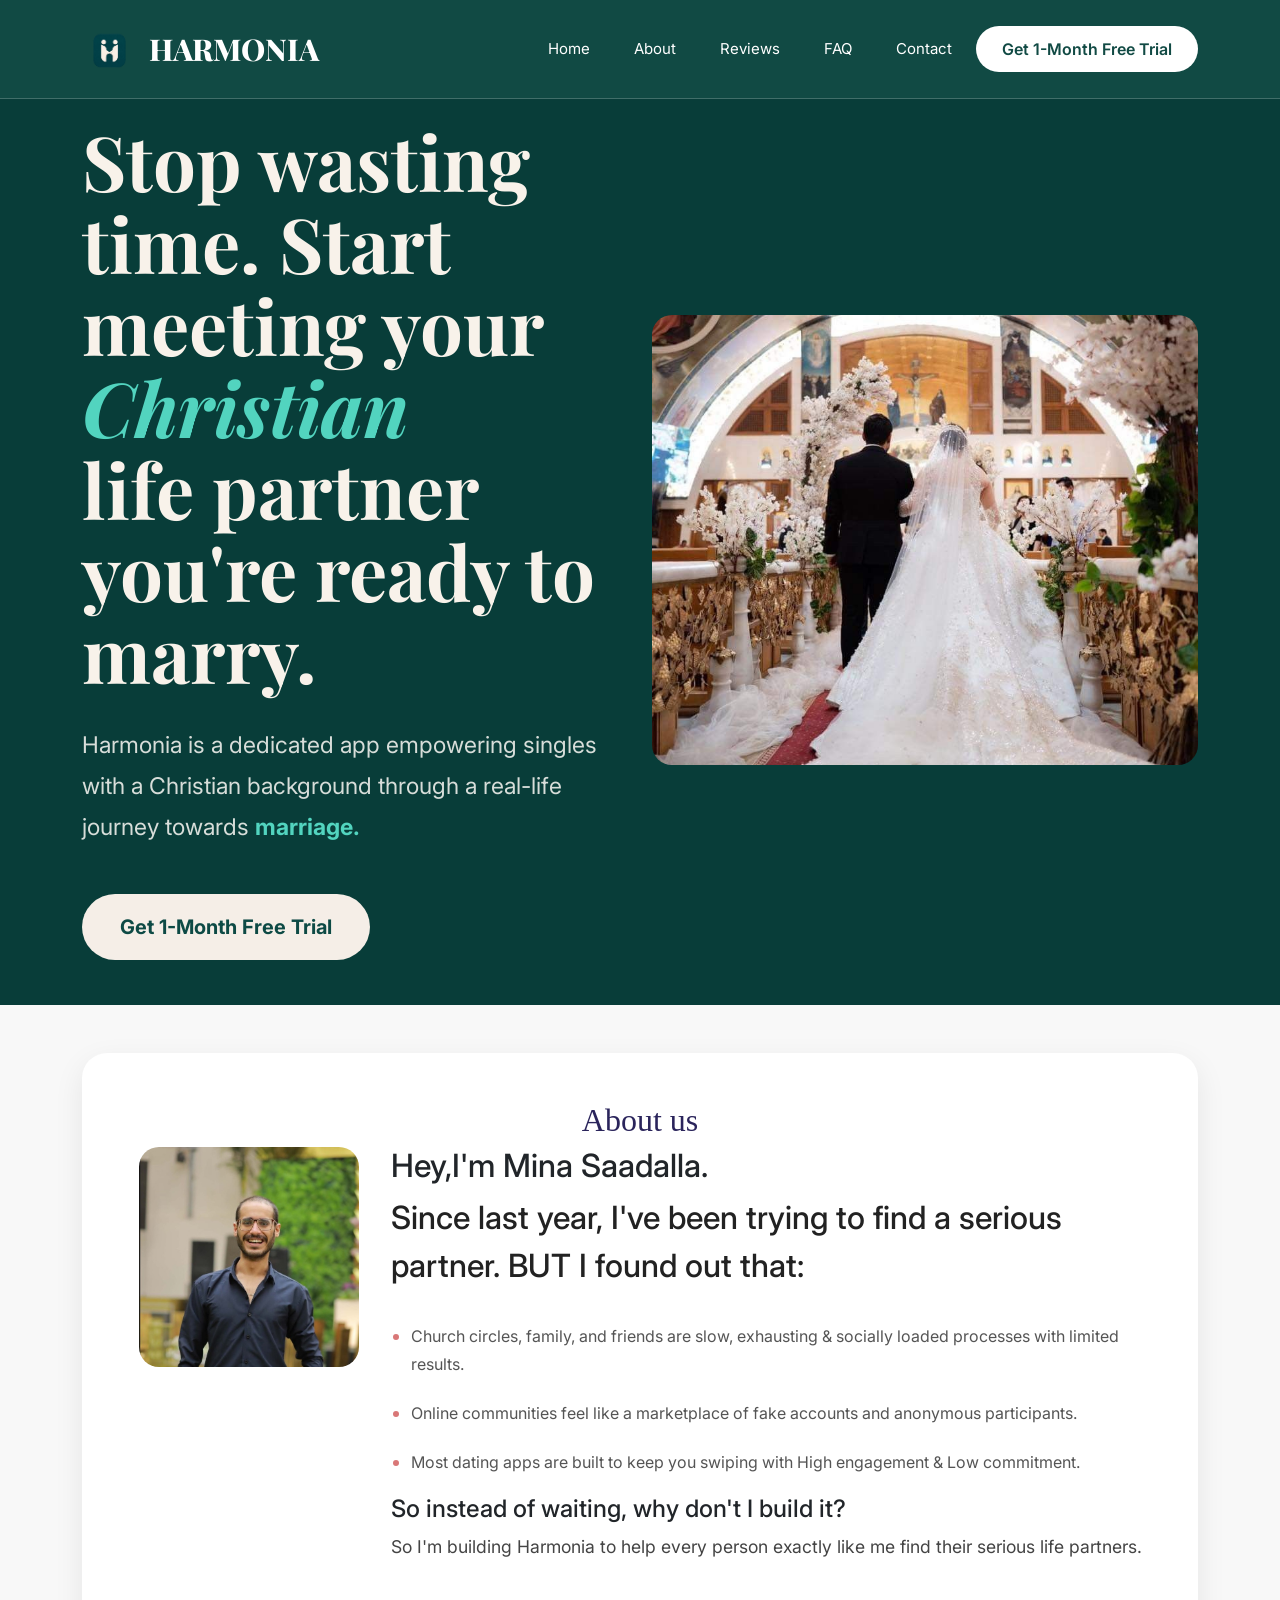
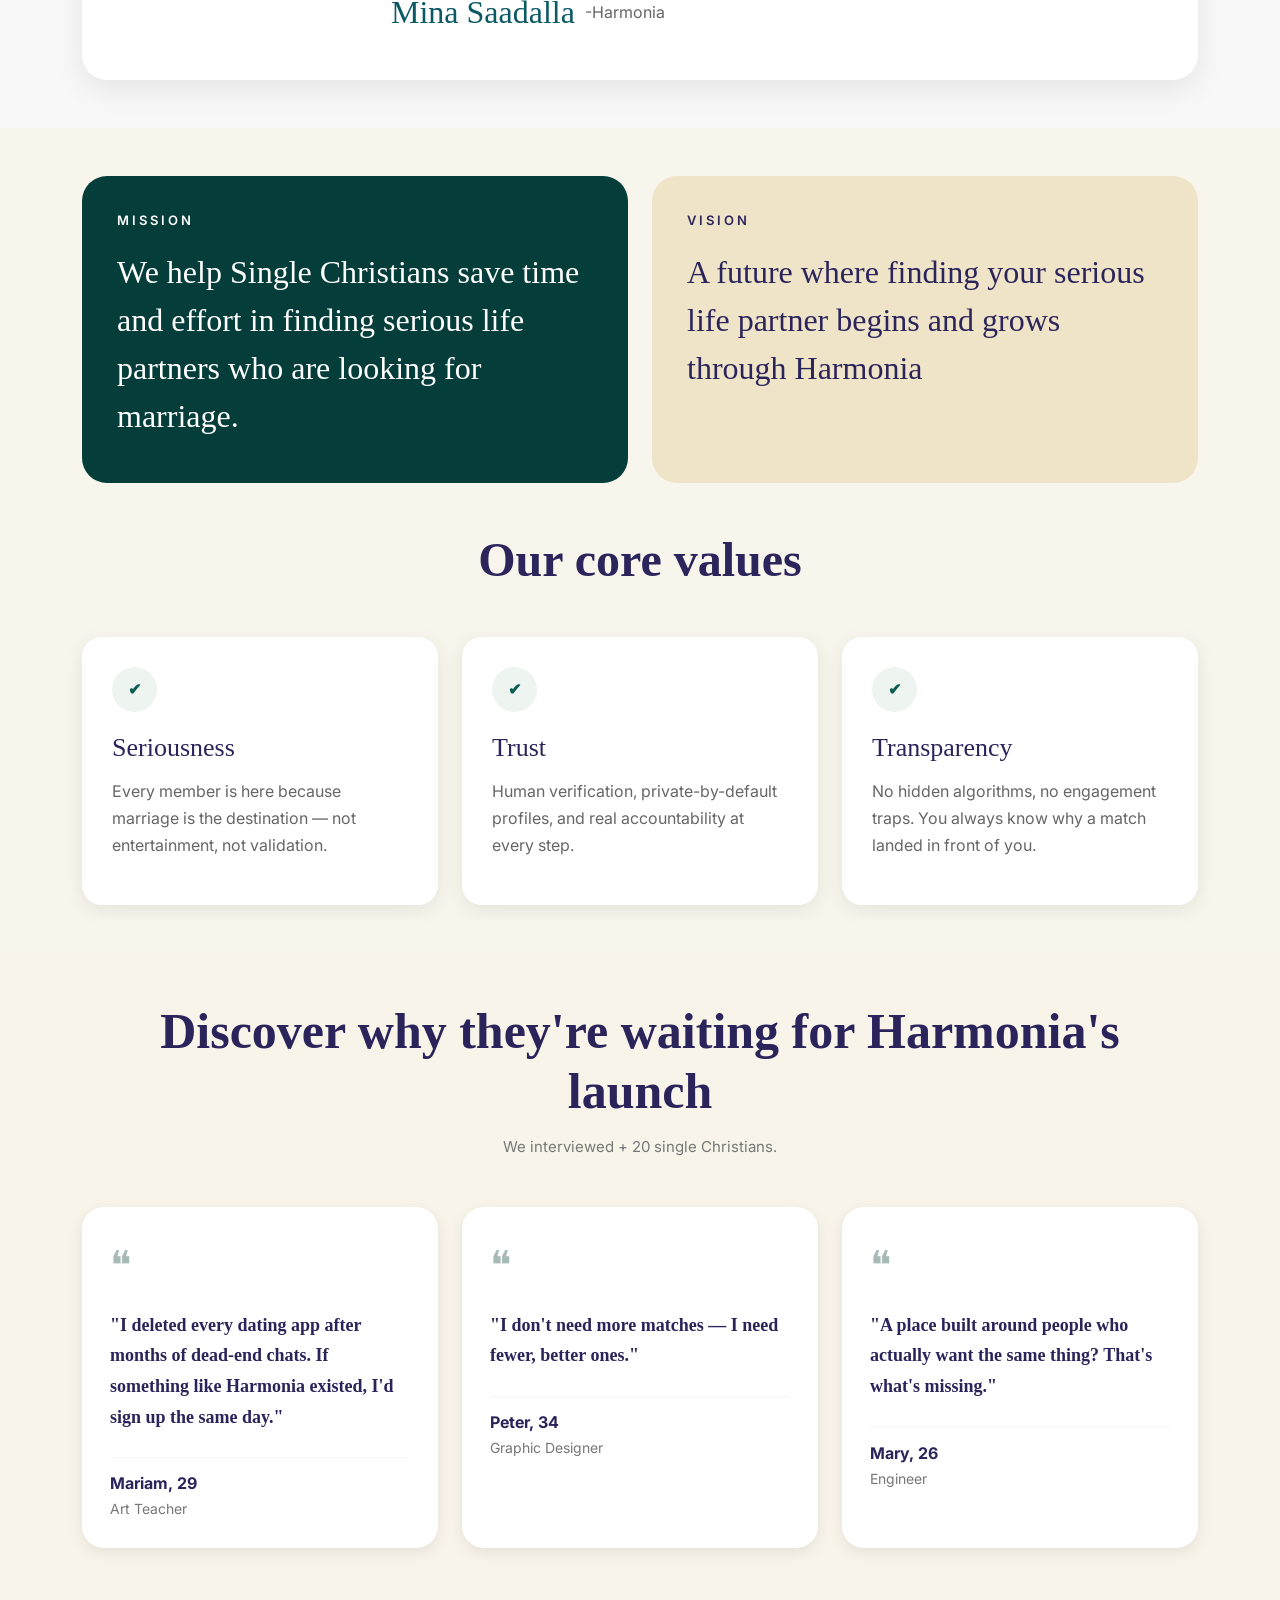
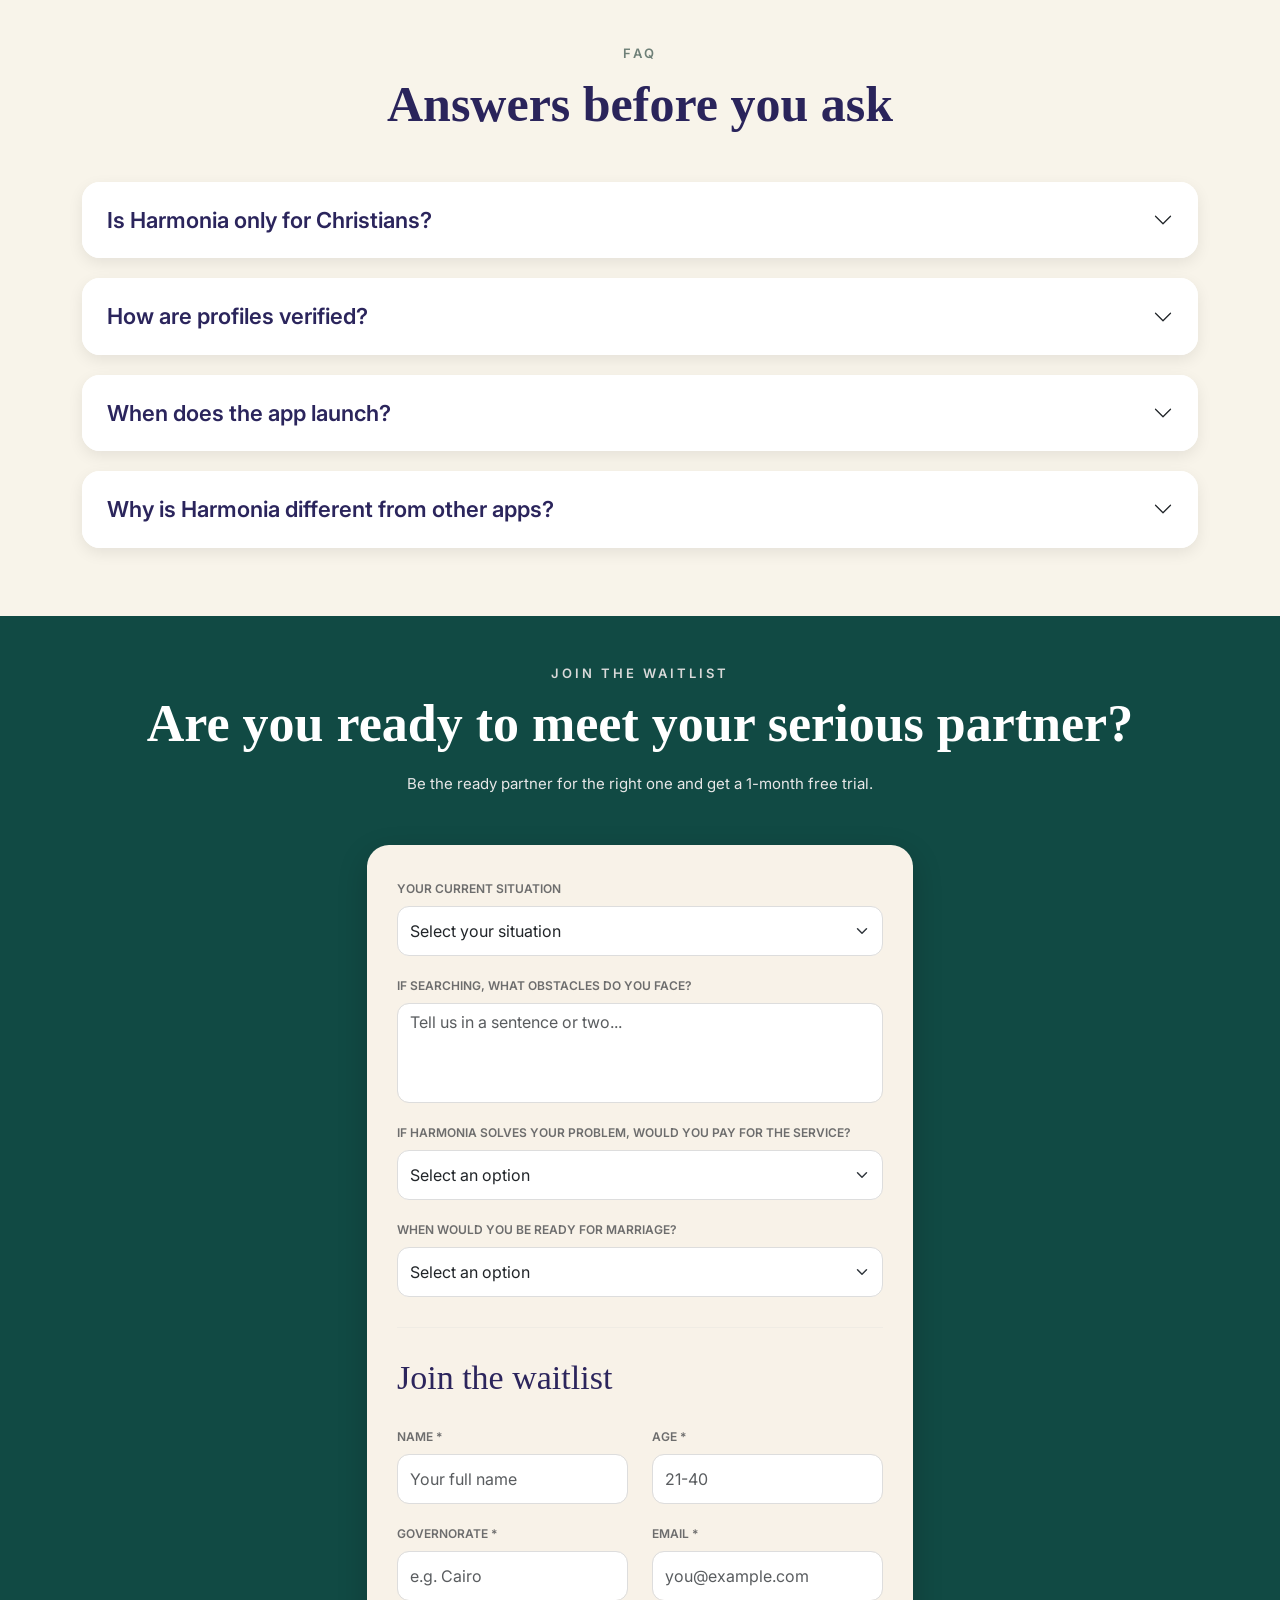
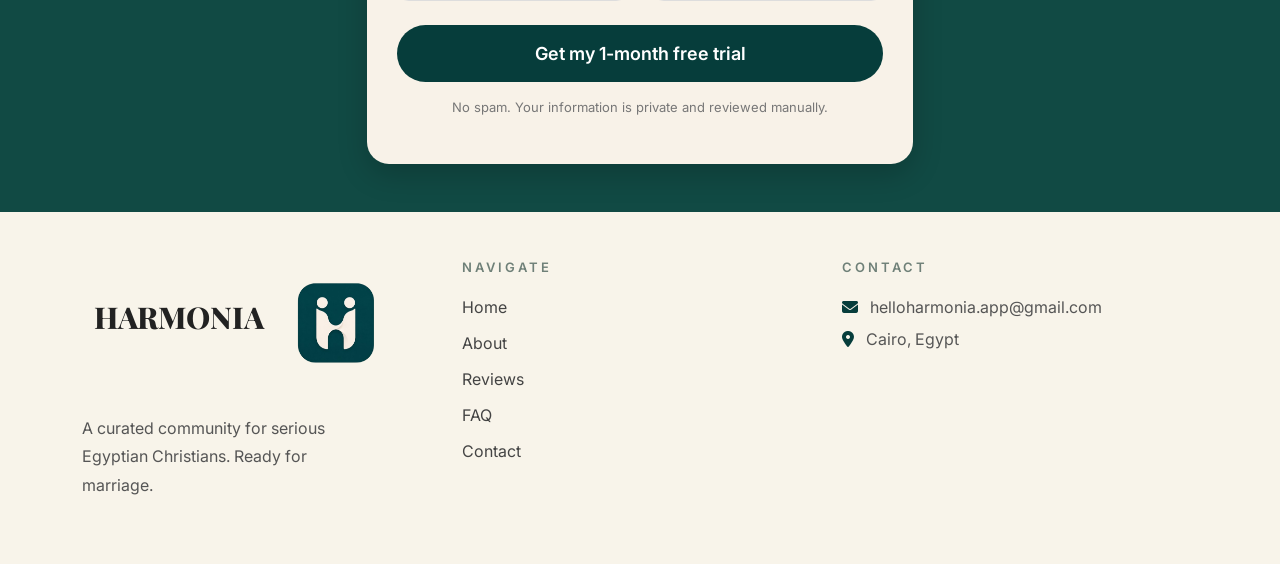
==== commit 63bbbd42: "Add files via upload" ====
--- a/index.html
+++ b/index.html
@@ -71,7 +71,7 @@
                 </li>
 
                 <li class="nav-item">
-                    <a href="#contact" class="nav-link">Contact</a>
+                    <a href="#footer" class="nav-link">Contact</a>
                 </li>
 
                 
@@ -733,7 +733,12 @@
 
             <!-- Logo -->
             <div class="col-lg-4">
-
+             <span class="logo-title2">
+
+                HARMONIA
+
+               
+            </span>
                 <img src="logo.png" alt="Harmonia Logo" class="footer-logo">
 
                 <p class="footer-text mt-4">
--- a/style.css
+++ b/style.css
@@ -107,7 +107,7 @@
 }
 
 .red{
-    color:#e04b52;
+    color:#52d4bf;
     font-weight:bold;
 }
 
@@ -562,29 +562,6 @@
     margin-right:8px;
 }
 
-.social-links{
-    display:flex;
-    gap:15px;
-    margin-top:20px;
-}
-
-.social-links a{
-    width:42px;
-    height:42px;
-    border:1px solid #ddd;
-    border-radius:50%;
-    display:flex;
-    justify-content:center;
-    align-items:center;
-    text-decoration:none;
-    color:#063d3b;
-    transition:.3s;
-}
-
-.social-links a:hover{
-    background:#063d3b;
-    color:#fff;
-}
 
 /* =========================================
    RESPONSIVE
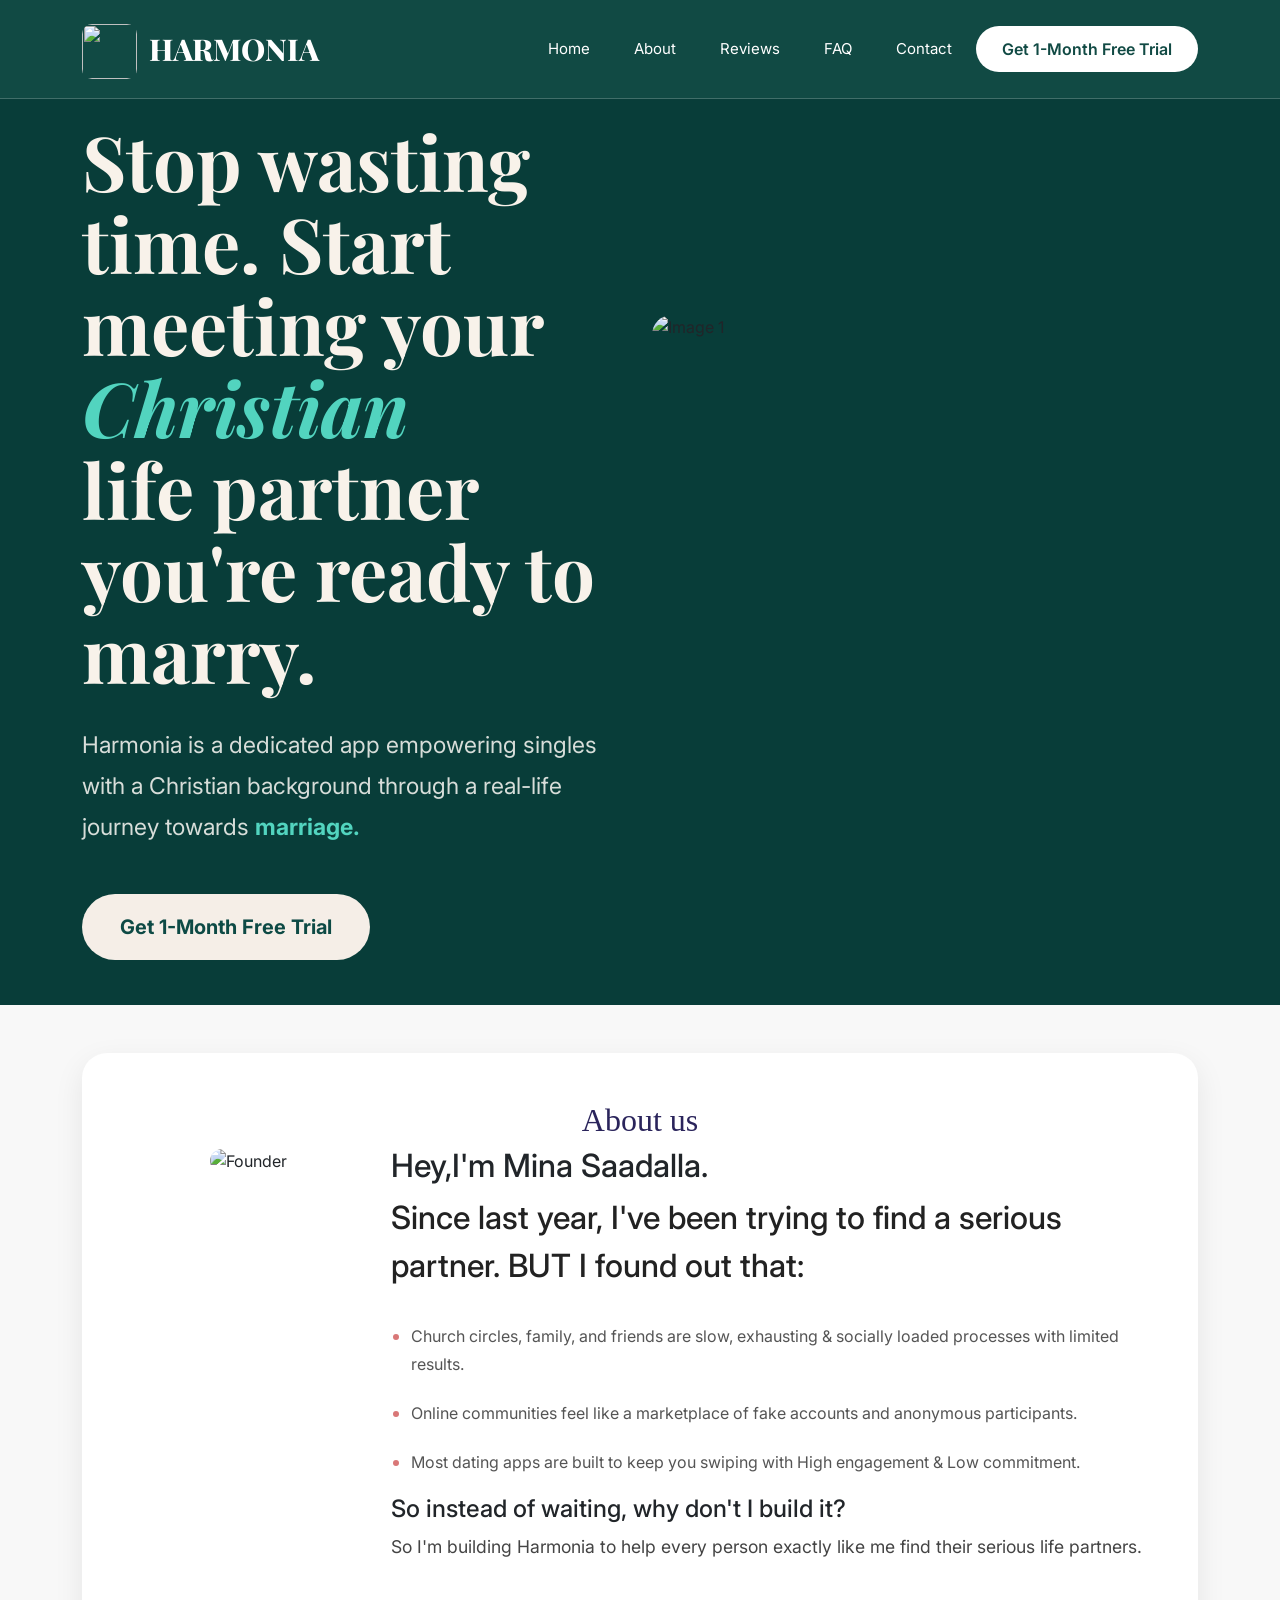
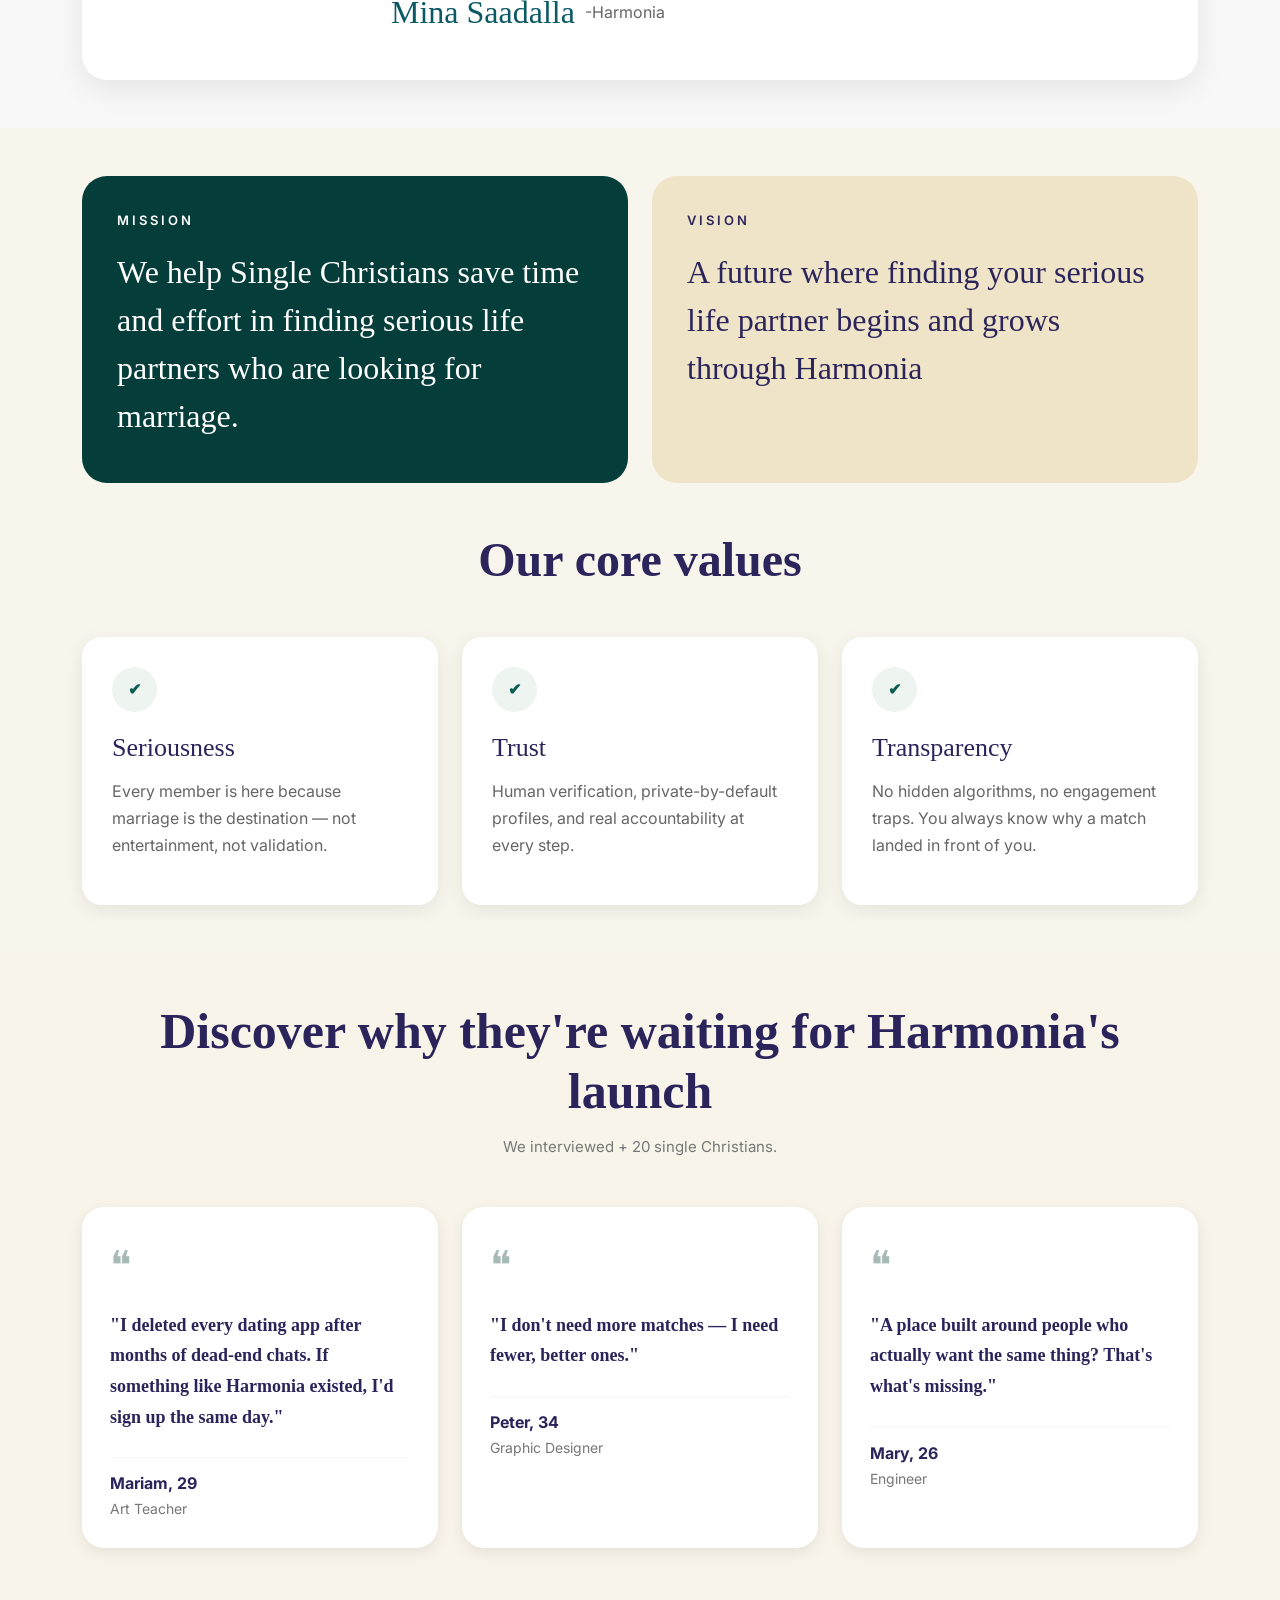
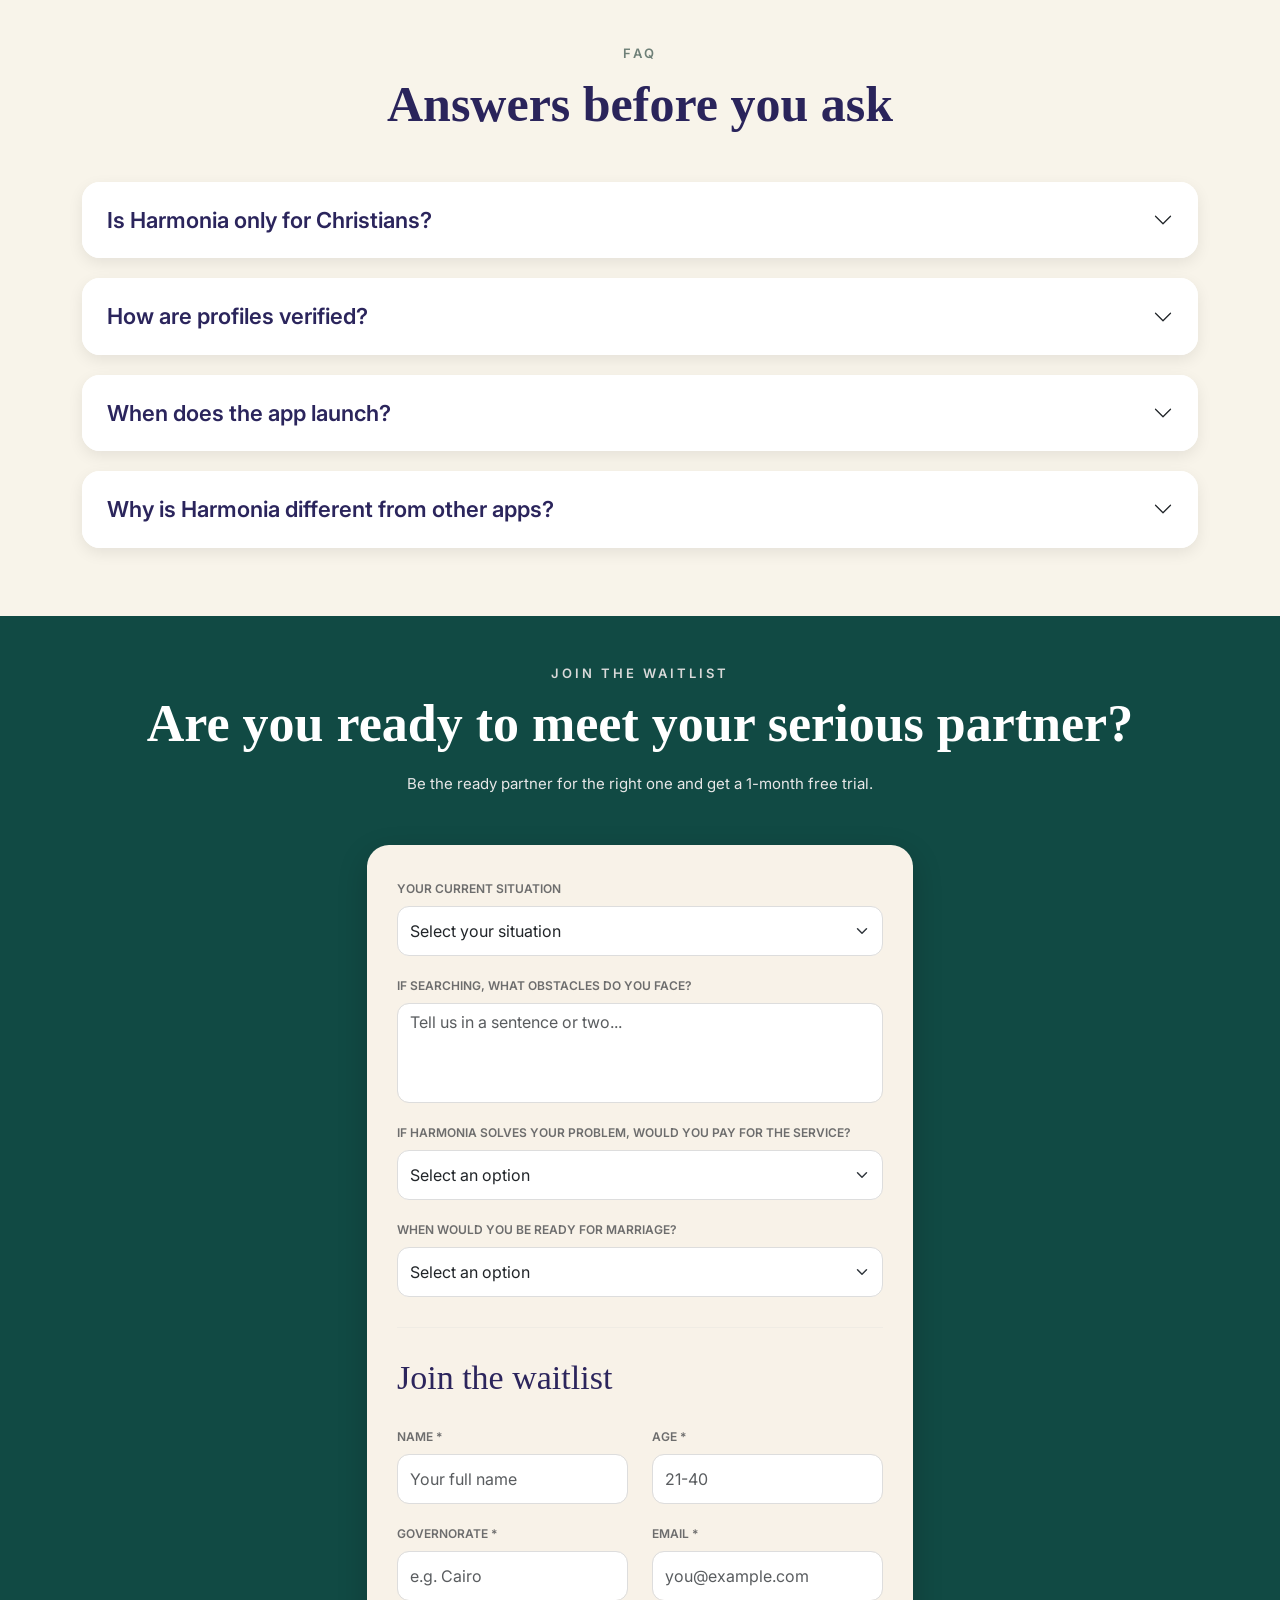
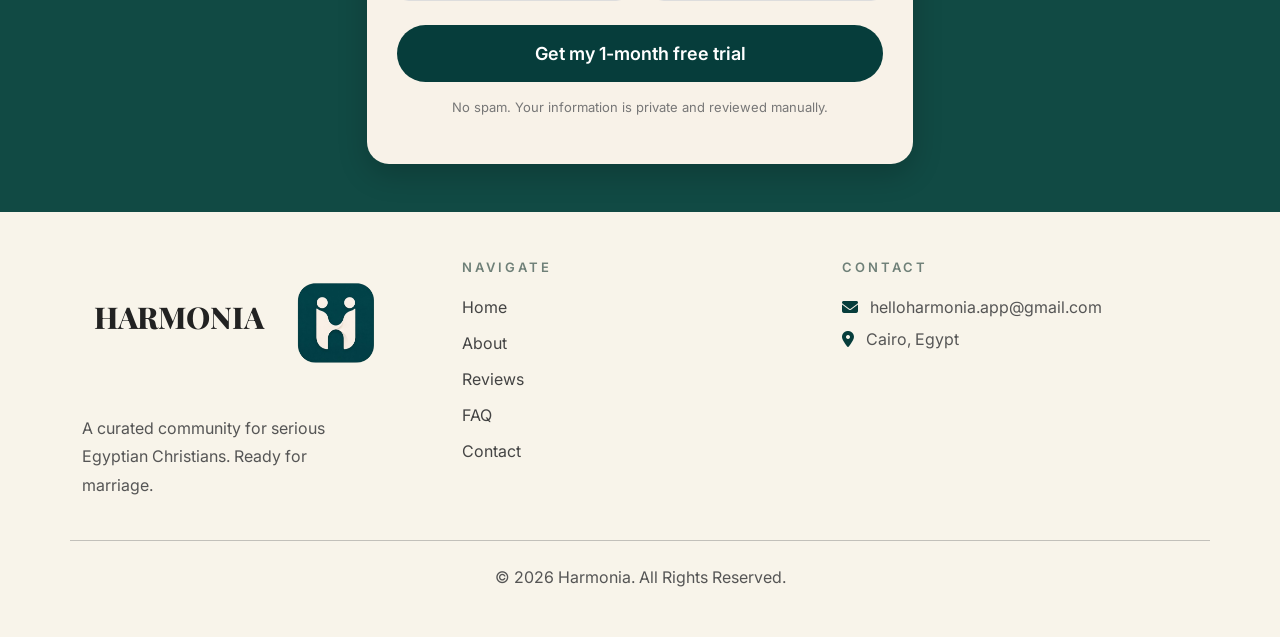
==== commit b9903117: "Add files via upload" ====
--- a/index.html
+++ b/index.html
@@ -28,7 +28,7 @@
 
         <a class="navbar-brand d-flex align-items-center" href="#">
 
-            <img src="logo.png" class="logo">
+            <img src="img/logo.png" class="logo">
 
             <span class="logo-title">
 
@@ -170,15 +170,15 @@
     <div class="carousel-inner">
 
         <div class="carousel-item active">
-            <img src="a.jpeg" class="d-block w-100 slider-img" alt="Image 1">
+            <img src="img/a.jpeg" class="d-block w-100 slider-img" alt="Image 1">
         </div>
 
         <div class="carousel-item">
-            <img src="b.jpeg" class="d-block w-100 slider-img" alt="Image 2">
+            <img src="img/b.jpeg" class="d-block w-100 slider-img" alt="Image 2">
         </div>
 
         <div class="carousel-item">
-            <img src="c.jpeg" class="d-block w-100 slider-img" alt="Image 3">
+            <img src="img/c.jpeg" class="d-block w-100 slider-img" alt="Image 3">
         </div>
 
     </div>
@@ -209,7 +209,7 @@
 
                 <!-- Image -->
                 <div class="col-lg-3 text-center mb-4 mb-lg-0">
-                    <img src="mina.jpeg" alt="Founder" class="founder-img img-fluid">
+                    <img src="img/mina.jpeg" alt="Founder" class="founder-img img-fluid">
                 </div>
 
                 <!-- Content -->
@@ -727,7 +727,7 @@
 
 <footer class="footer py-5" id="footer">
 
-    <div class="container">
+     <div class="container">
 
         <div class="row gy-5">
 
@@ -762,7 +762,7 @@
 
                     <li><a href="#faq">FAQ</a></li>
 
-                    <li><a href="#contact">Contact</a></li>
+                    <li><a href="#footer">Contact</a></li>
 
                 </ul>
 
@@ -788,7 +788,18 @@
                 
             </div>
 
-        </div>
+
+             <hr class="my-4">
+
+               <div class="text-center">
+
+               <p class="mb-0">
+                © 2026 Harmonia. All Rights Reserved.
+                </p>
+
+             </div>
+
+
 
     </div>
 
--- a/style.css
+++ b/style.css
@@ -561,7 +561,10 @@
     color:#063d3b;
     margin-right:8px;
 }
-
+ .text-center{
+ margin-top: 0px;
+
+ }
 
 /* =========================================
    RESPONSIVE
